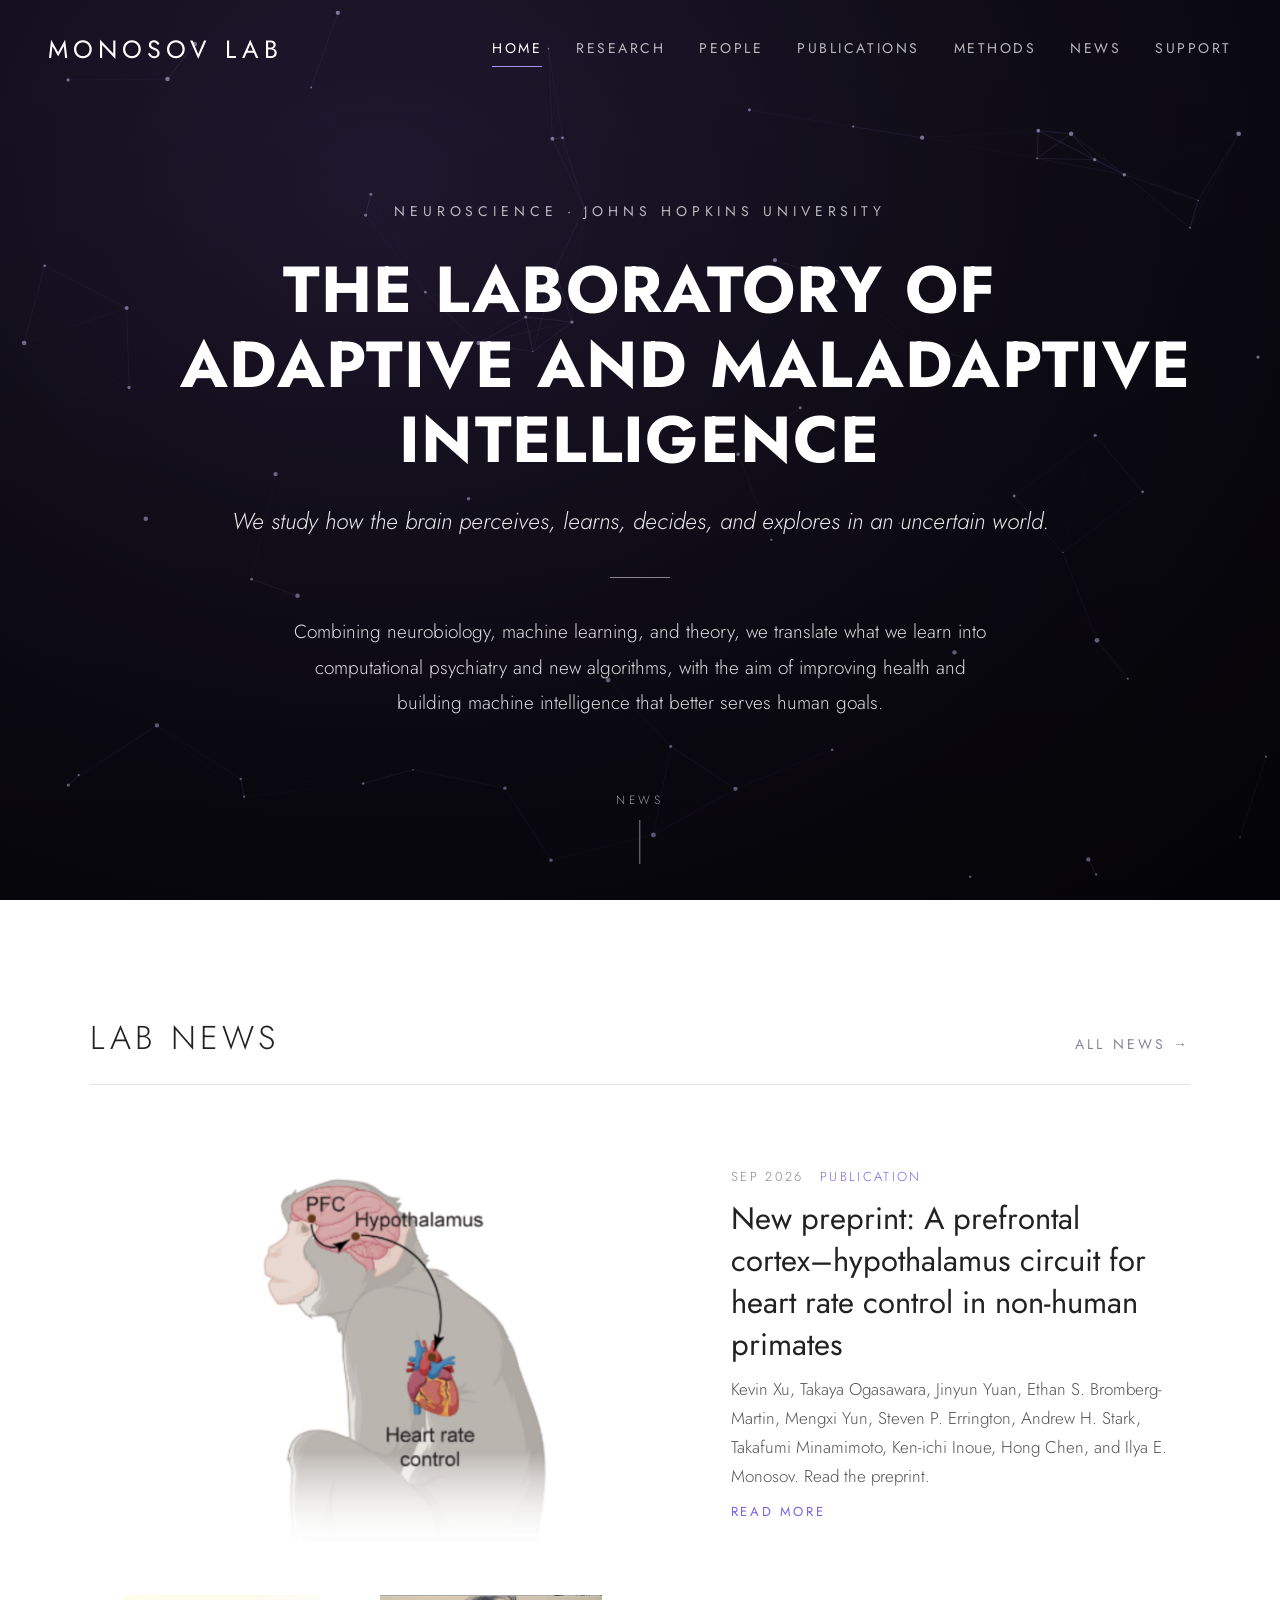
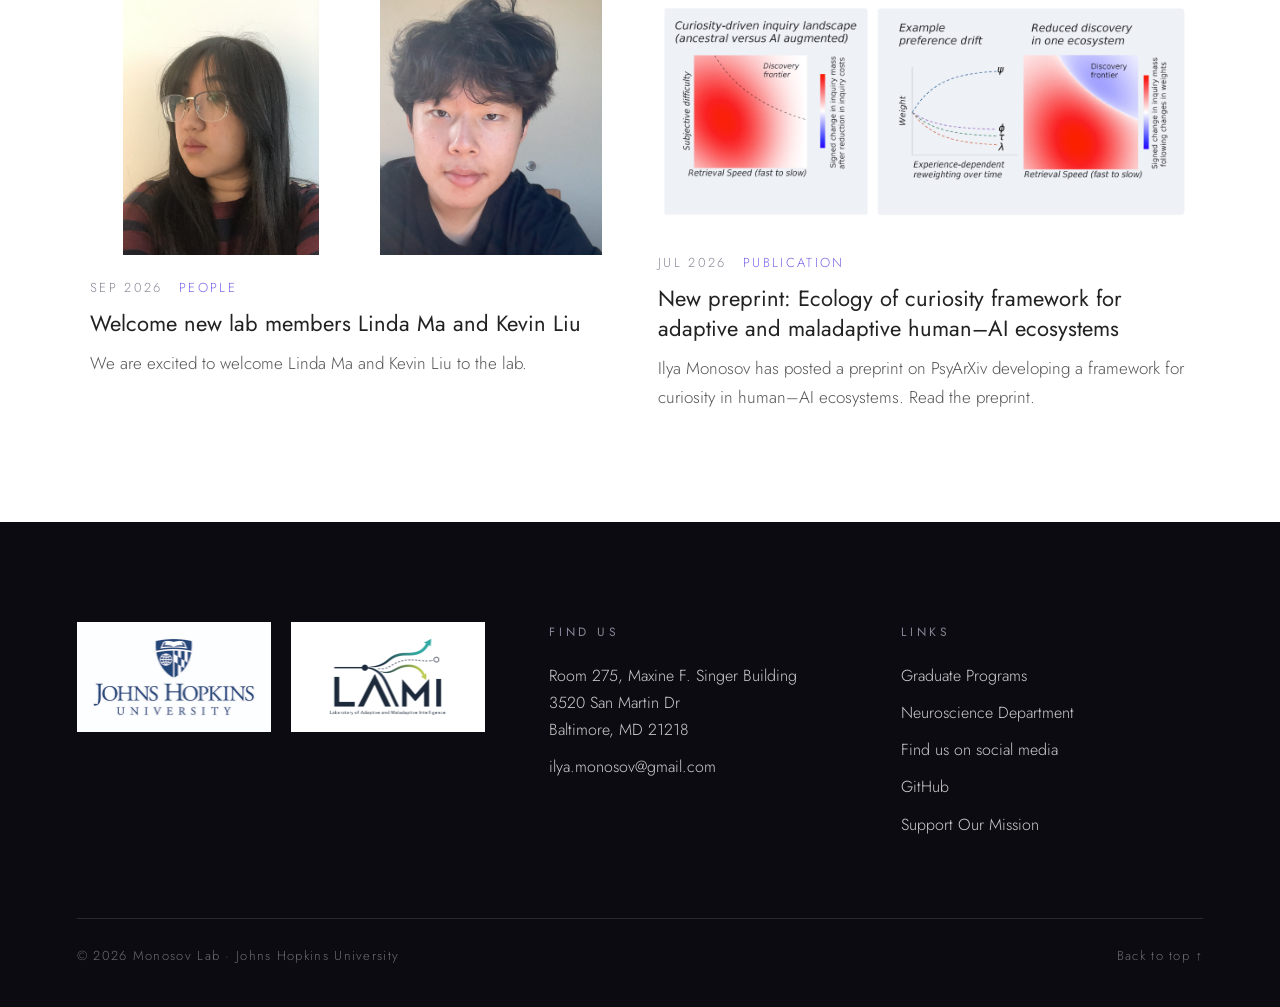
==== home.html @ 3c13cb12 "Initial website for lab" ====
<!DOCTYPE html>
<html lang="en">
<head>
  <meta charset="UTF-8">
  <meta name="viewport" content="width=device-width, initial-scale=1.0">
  <title>Monosov Lab</title>
  <meta name="description" content="Monosov Lab at Johns Hopkins University — concentrates on discovering the neural-circuit and algorithmic basis of intelligence, cognition, and their breakpoints in psychiatric disease.">
  <link rel="preconnect" href="https://fonts.googleapis.com">
  <link rel="preconnect" href="https://fonts.gstatic.com" crossorigin>
  <link href="https://fonts.googleapis.com/css2?family=Jost:ital,wght@0,300;0,400;0,500;1,300&display=swap" rel="stylesheet">
  <link rel="stylesheet" href="css/style.css?v=2">
</head>
<body>
  <div id="site-header"></div>

  <section class="hero">
    <canvas class="network" aria-hidden="true"></canvas>
    <div class="hero-content">
      <div class="eyebrow">Neuroscience · Johns Hopkins University</div>
      <h1><b>The Laboratory of<br><span class="nowrap">Adaptive and Maladaptive</span><br>Intelligence</b></h1>
      <p class="tagline">We study how the brain perceives, learns, decides, and explores in an uncertain world.</p>
      <div class="divider"></div>
      <p class="lead">
        Combining neurobiology, machine learning, and theory, we translate what we learn into computational psychiatry and new algorithms, with the aim of improving health and building machine intelligence that better serves human goals.
      </p>
    </div>
    <a href="#news" class="scroll-cue">News<span></span></a>
  </section>

  <section class="section" id="news">
    <div class="container">
      <div class="section-head">
        <h2 class="section-title">Lab News</h2>
        <a href="news.html" class="link-arrow">All News &rarr;</a>
      </div>
      <!-- Filled from news.html by js/site.js: the newest item is featured, the next two follow. -->
      <div class="news-grid reveal" data-latest-news></div>
    </div>
  </section>

  <div id="site-footer"></div>
  <script src="js/site.js?v=2"></script>
</body>
</html>
---- css/style.css ----
:root {
  --dark: #0d0b12;
  --dark-2: #16131e;
  --paper: #f6f5f8;
  --text: #222;
  --text-soft: #555;
  --muted: #8a8596;
  --light: #fff;
  --line: #e4e1ea;
  --line-dark: rgba(255,255,255,.12);
  --accent: #a594f9;
  --accent-ink: #7a63e8;
  --font: "Jost", "Futura", "Helvetica Neue", Arial, sans-serif;
  --max: 1100px;
}

* { box-sizing: border-box; margin: 0; padding: 0; }
html { scroll-behavior: smooth; }
body {
  font-family: var(--font);
  font-weight: 300;
  color: var(--text);
  background: var(--light);
  line-height: 1.7;
}
a { color: inherit; text-decoration: none; }
img { max-width: 100%; display: block; }
.nowrap { white-space: nowrap; }
.ph {
  background: linear-gradient(135deg, #2a2438, #4a3f66);
  display: flex; align-items: center; justify-content: center; text-align: center;
  color: rgba(255,255,255,.55); font-size: 12px;
  letter-spacing: .2em; text-transform: uppercase;
}

.site-header {
  position: fixed; top: 0; left: 0; right: 0; z-index: 30;
  display: flex; align-items: center; justify-content: space-between;
  padding: 28px 48px; color: var(--light);
  transition: background .35s, padding .35s;
}
.site-header.scrolled {
  background: rgba(13, 11, 18, 0.92);
  backdrop-filter: blur(8px);
  padding: 16px 48px;
}
.logo { font-size: 25px; font-weight: 400; letter-spacing: .2em; text-transform: uppercase; }
.top-nav { display: flex; justify-content: flex-end; gap: 34px; margin-left: auto; }
.top-nav a {
  position: relative; padding: 6px 0;
  font-size: 14px; font-weight: 400; letter-spacing: .18em; text-transform: uppercase;
  color: rgba(255,255,255,.7); transition: color .25s;
}
.top-nav a::after {
  content: ""; position: absolute; left: 0; right: 0; bottom: 0; height: 1px;
  background: var(--accent); transform: scaleX(0); transition: transform .3s;
}
.top-nav a:hover, .top-nav a.active { color: var(--light); }
.top-nav a:hover::after, .top-nav a.active::after { transform: scaleX(1); }
@media (max-width: 1100px) {
  .site-header { flex-wrap: wrap; row-gap: 10px; }
  .top-nav { flex: 1 0 100%; flex-wrap: wrap; gap: 6px 24px; }
}
@media (max-width: 700px) {
  .top-nav {
    flex-wrap: nowrap; justify-content: flex-start; gap: 20px;
    overflow-x: auto; scrollbar-width: none;
  }
  .top-nav::-webkit-scrollbar { display: none; }
  .top-nav a { flex: none; font-size: 13px; }
}

.hero {
  position: relative; min-height: 100vh;
  display: flex; align-items: center; justify-content: center;
  padding: 140px 24px 120px; color: var(--light); overflow: hidden;
  background: radial-gradient(ellipse at 30% 20%, #2a2140 0%, #120f1c 55%, #07060b 100%);
}
.hero.page-hero {
  min-height: 56vh; align-items: flex-end; justify-content: flex-start;
  padding: 160px 6vw 70px;
}
.hero::after {
  content: ""; position: absolute; inset: 0; pointer-events: none;
  background: linear-gradient(to bottom, rgba(0,0,0,.25), rgba(0,0,0,.45));
}
.network { position: absolute; inset: 0; width: 100%; height: 100%; z-index: 0; }
.hero-content { position: relative; z-index: 1; max-width: 920px; text-align: center; }
.page-hero .hero-content { text-align: left; max-width: 760px; }
.eyebrow {
  font-size: 14px; font-weight: 400; letter-spacing: .35em; text-transform: uppercase;
  opacity: .7; margin-bottom: 28px;
}
.page-hero .eyebrow { color: var(--accent); opacity: 1; margin-bottom: 18px; }
.hero h1 {
  font-size: clamp(21px, 6vw, 65px); font-weight: 300; text-transform: uppercase;
  letter-spacing: .02em; line-height: 1.15; margin-bottom: 26px;
}
.page-hero h1 { font-size: clamp(37px, 5vw, 61px); margin-bottom: 18px; }
.hero .tagline { font-style: italic; font-size: clamp(19px, 2vw, 23px); opacity: .9; margin-bottom: 36px; }
.page-hero .tagline { margin-bottom: 0; opacity: .8; }
.hero .divider { width: 60px; height: 1px; background: rgba(255,255,255,.5); margin: 0 auto 36px; }
.hero p.lead { font-size: 19px; line-height: 1.85; opacity: .85; max-width: 720px; margin: 0 auto; }
.scroll-cue {
  position: absolute; bottom: 36px; left: 50%; z-index: 1; transform: translateX(-50%);
  display: flex; flex-direction: column; align-items: center; gap: 10px;
  font-size: 12px; letter-spacing: .3em; text-transform: uppercase; color: rgba(255,255,255,.6);
}
.scroll-cue span {
  width: 1px; height: 44px; background: rgba(255,255,255,.5);
  animation: drip 2s ease-in-out infinite; transform-origin: top;
}
@keyframes drip {
  0% { transform: scaleY(0); opacity: 1; }
  60% { transform: scaleY(1); opacity: 1; }
  100% { transform: scaleY(1); opacity: 0; }
}

.section { padding: 110px 24px; overflow-x: clip; }
.section.alt { background: var(--paper); }
.container { max-width: var(--max); margin: 0 auto; }
.section-head {
  display: flex; align-items: baseline; justify-content: space-between; gap: 20px;
  border-bottom: 1px solid var(--line); padding-bottom: 18px; margin-bottom: 50px;
}
.section-title { font-size: 33px; font-weight: 300; letter-spacing: .12em; text-transform: uppercase; }
.subhead {
  font-size: 14px; font-weight: 400; letter-spacing: .3em; text-transform: uppercase;
  color: var(--accent-ink); margin: 70px 0 30px;
}
.subhead:first-child { margin-top: 0; }
.link-arrow {
  font-size: 14px; font-weight: 400; letter-spacing: .22em; text-transform: uppercase;
  color: var(--muted); transition: color .2s;
}
.link-arrow:hover { color: var(--text); }
.prose { max-width: 760px; font-size: 19px; color: var(--text-soft); }
.prose p + p { margin-top: 18px; }
.prose.centered { max-width: none; text-align: center; }
.btn {
  display: inline-block; border: 1px solid currentColor; padding: 12px 30px;
  font-size: 13px; font-weight: 400; letter-spacing: .25em; text-transform: uppercase;
  transition: background .2s, color .2s;
}
.btn:hover { background: var(--text); color: var(--light); border-color: var(--text); }
.cta {
  background: var(--dark-2); color: var(--light); border-bottom: 1px solid var(--line-dark);
  text-align: center; padding: 100px 24px;
}
.cta h2 {
  font-size: clamp(27px, 3.5vw, 41px); font-weight: 300;
  letter-spacing: .08em; text-transform: uppercase; margin-bottom: 16px;
}
.cta p { max-width: 620px; margin: 0 auto 34px; opacity: .75; font-size: 18px; }
.cta .btn:hover { background: var(--light); color: var(--dark); border-color: var(--light); }
.reveal { opacity: 0; transform: translateY(24px); transition: opacity .8s, transform .8s; }
.reveal.visible { opacity: 1; transform: none; }

.news-grid { display: grid; grid-template-columns: repeat(2, 1fr); gap: 40px 36px; }
.news-body h3 a:hover { color: var(--accent-ink); }
.news-card.featured {
  grid-column: 1 / -1; display: grid; grid-template-columns: 1.3fr 1fr;
  gap: 44px; align-items: center;
}
.news-card.featured h3 { font-size: 31px; }
.news-img { display: grid; place-items: center; }
.news-img.ph { aspect-ratio: 16 / 10; overflow: hidden; }
.news-img:has(img + img) { grid-template-columns: 1fr 1fr; gap: 8px; }
.news-img img {
  width: auto; height: auto; max-width: 100%; max-height: 260px;
  object-fit: contain; object-position: center;
}
.news-card.featured .news-img img { max-height: 420px; }
.news-img img, .news-img.ph { transition: transform .5s; }
.news-card:hover .news-img.ph { transform: scale(1.02); }
.news-body { padding-top: 22px; }
.news-card.featured .news-body { padding-top: 0; }
.news-meta {
  font-size: 13px; letter-spacing: .18em; text-transform: uppercase;
  color: var(--muted); margin-bottom: 10px;
}
.news-meta .tag { color: var(--accent-ink); margin-left: 10px; }
.news-body h3 { font-size: 22px; font-weight: 400; line-height: 1.35; margin-bottom: 10px; }
.news-body p { font-size: 17px; color: var(--text-soft); }
a.more {
  display: inline-block; margin-top: 10px;
  font-size: 13px; font-weight: 400; letter-spacing: .2em; text-transform: uppercase;
  color: var(--accent-ink);
}
.year-block, .pub-year {
  display: grid; grid-template-columns: 160px 1fr; gap: 40px;
  border-top: 1px solid var(--line);
}
.year-block { padding: 50px 0; }
.pub-year { padding: 40px 0; }
.year-block:first-of-type, .pub-year:first-of-type { border-top: 0; padding-top: 0; }
.year-label { font-size: 45px; font-weight: 300; line-height: 1; color: var(--muted); }
.news-row {
  display: grid; grid-template-columns: 110px 1fr; gap: 24px;
  padding: 18px 0; border-bottom: 1px solid var(--line);
}
.news-row:last-child, .pub:last-child { border-bottom: 0; }
.news-row .date {
  font-size: 13px; letter-spacing: .18em; text-transform: uppercase;
  color: var(--muted); padding-top: 4px;
}
.news-row h3 { font-size: 19px; font-weight: 400; line-height: 1.4; }
.news-row { transition: background 1.2s; }
.news-row.highlight { background: var(--paper); box-shadow: inset 3px 0 var(--accent-ink); }
.news-row p { font-size: 16px; color: var(--text-soft); margin-top: 4px; }
.news-row .tag {
  font-size: 12px; font-weight: 400; letter-spacing: .2em; text-transform: uppercase;
  color: var(--accent-ink); margin-right: 10px;
}

.theme-grid {
  display: grid; grid-template-columns: 1fr 1fr; gap: 36px 32px;
}
.theme {
  display: flex; flex-direction: column; background: var(--light);
  scroll-margin-top: 110px;
}
.theme-text { padding: 26px 28px 32px; }
.theme-figures {
  display: grid; grid-template-columns: 1fr; gap: 12px;
}
.theme-figures img { width: 100%; height: auto; cursor: zoom-in; }
.theme-figures .ph { aspect-ratio: 16 / 9; }
.theme-figures figcaption { margin-top: 10px; font-size: 15px; color: var(--muted); }
.lightbox {
  position: fixed; inset: 0; z-index: 40; display: grid; place-items: center; gap: 14px;
  padding: 5vh 5vw; background: rgba(13,11,18,.92); cursor: zoom-out;
  opacity: 0; pointer-events: none; transition: opacity .25s;
}
.lightbox.open { opacity: 1; pointer-events: auto; }
.lightbox img { max-width: 100%; max-height: 82vh; object-fit: contain; background: var(--light); }
.lightbox p { color: rgba(255,255,255,.8); font-size: 16px; text-align: center; max-width: 820px; }
.theme-num { font-size: 14px; font-weight: 400; letter-spacing: .3em; color: var(--accent-ink); margin-bottom: 12px; }
.theme h2 {
  font-size: 23px; font-weight: 500; line-height: 1.3;
  letter-spacing: .01em; text-wrap: balance; margin-bottom: 16px;
}
.theme p, .pi p { font-size: 17px; color: var(--text-soft); }
.theme p + p, .pi p + p { margin-top: 14px; }
.theme .theme-more { display: none; }
.theme .more { margin-top: 16px; }
.theme .more:hover { color: var(--text); }
.theme.active h2 { color: var(--accent-ink); }
.theme-panel {
  grid-column: 1 / -1; position: relative; z-index: 0;
  height: 0; margin-top: -4px; opacity: 0; color: var(--light);
  transition: height .4s ease, opacity .3s;
}
.theme-panel.open { opacity: 1; }
.theme-panel::after {
  content: ""; position: absolute; z-index: -1; top: 0; bottom: 0; left: 50%;
  width: 100vw; transform: translateX(-50%); background: var(--dark);
}
.theme-panel::before {
  content: ""; position: absolute; top: -8px; left: var(--caret, 50%);
  width: 16px; height: 16px; background: var(--dark);
  transform: translateX(-50%) rotate(45deg); transition: left .35s ease;
}
.theme-panel.instant, .theme-panel.instant::before { transition: none; }
.theme-panel .panel-body {
  display: grid; grid-template-columns: 1fr 2fr; gap: 48px; align-items: start;
  min-height: 0; padding: 44px 50px 44px 0;
}
.theme-panel .panel-body h3 {
  font-size: 27px; font-weight: 300; letter-spacing: .02em; line-height: 1.3;
  text-transform: none;
}
.theme-panel .theme-num { color: var(--accent); }
.theme-panel .panel-intro { font-size: 17px; line-height: 1.75; color: rgba(255,255,255,.82); }
.theme-panel .panel-intro p + p { margin-top: 14px; }
.theme-panel .keywords { margin-top: 22px; }
.theme-panel .keywords span { border-color: rgba(255,255,255,.25); color: rgba(255,255,255,.7); }
.keywords { display: flex; flex-wrap: wrap; gap: 10px; margin-top: 24px; }
.keywords span {
  font-size: 12px; font-weight: 400; letter-spacing: .18em; text-transform: uppercase;
  border: 1px solid var(--line); padding: 6px 12px; color: var(--muted);
}
.funders { display: flex; flex-wrap: wrap; gap: 24px; justify-content: center; }
.funders .ph { width: 170px; height: 80px; }
.funders img { width: 170px; height: 80px; object-fit: contain; }
.prose + .funders { margin-top: 48px; }
.center-link { text-align: center; }
.funders + .center-link { margin-top: 44px; }
.find-us { display: grid; justify-items: start; gap: 14px; font-size: 19px; color: var(--text-soft); }
.find-us address { font-style: normal; line-height: 1.6; }
.find-us a[data-site] { color: var(--text); }

.pi { display: grid; grid-template-columns: 340px 1fr; gap: 60px; align-items: start; }
.pi-photo { position: relative; aspect-ratio: 4 / 5; overflow: hidden; }
.pi-photo img, .person-photo img { width: 100%; height: 100%; object-fit: cover; }
.pi-photo img, .person-photo img { position: absolute; inset: 0; max-width: none; object-position: center 25%; }
.pi h2 { font-size: 39px; font-weight: 300; letter-spacing: .04em; line-height: 1.2; }
.pi .role {
  font-size: 14px; font-weight: 400; letter-spacing: .25em; text-transform: uppercase;
  color: var(--accent-ink); margin: 10px 0 26px;
}
.person-links { display: flex; flex-wrap: wrap; gap: 22px; margin-top: 26px; }
.person-links a {
  font-size: 13px; font-weight: 400; letter-spacing: .2em; text-transform: uppercase;
  border-bottom: 1px solid currentColor; padding-bottom: 3px; transition: color .2s;
}
.person-links a:hover { color: var(--accent-ink); }
.people-grid { display: grid; grid-template-columns: repeat(4, 1fr); gap: 44px 30px; }
.person-photo { position: relative; aspect-ratio: 3 / 4; overflow: hidden; margin-bottom: 18px; }
.person-photo img { transition: transform .6s; }
.person:hover .person-photo img { transform: scale(1.04); }
.person.has-panel > p { display: none; }
.person.has-panel .person-photo { cursor: pointer; }
.person.has-panel .person-photo::after {
  content: "+"; position: absolute; right: 10px; bottom: 10px;
  width: 30px; height: 30px; border-radius: 50%;
  display: grid; place-items: center;
  background: rgba(13,11,18,.75); color: var(--light); font-size: 19px; letter-spacing: 0;
  opacity: 0; transition: opacity .25s, transform .3s;
}
.person.has-panel .person-photo:hover::after,
.person.has-panel .person-photo:focus-visible::after,
.person.active .person-photo::after { opacity: 1; }
.person.active .person-photo::after { transform: rotate(45deg); }
.person.active h3 { color: var(--accent-ink); }
.person-photo:focus-visible { outline: 1px solid var(--accent-ink); outline-offset: 4px; }
.person-panel {
  grid-column: 1 / -1; position: relative; z-index: 0;
  height: 0; margin-top: -16px; opacity: 0; color: var(--light);
  transition: height .4s ease, opacity .3s;
}
.person-panel.open { opacity: 1; }
.person-panel::after {
  content: ""; position: absolute; z-index: -1; top: 0; bottom: 0; left: 50%;
  width: 100vw; transform: translateX(-50%); background: var(--dark);
}
.person-panel::before {
  content: ""; position: absolute; top: -8px; left: var(--caret, 50%);
  width: 16px; height: 16px; background: var(--dark);
  transform: translateX(-50%) rotate(45deg); transition: left .35s ease;
}
.person-panel.instant, .person-panel.instant::before { transition: none; }
.person-panel.ghost { pointer-events: none; }
.panel-inner { height: 100%; overflow: hidden; }
.panel-body {
  display: grid; grid-template-columns: 1fr 2fr auto; gap: 48px; align-items: start;
  min-height: 230px; padding: 44px 50px 44px 0;
  transition: opacity .15s;
}
.panel-body.fading { opacity: 0; }
.panel-body h3 { font-size: 27px; font-weight: 300; letter-spacing: .04em; line-height: 1.25; }
.panel-role {
  margin-top: 8px; font-size: 12px; font-weight: 400; letter-spacing: .2em;
  text-transform: uppercase; color: var(--accent);
}
.panel-intro { font-size: 17px; line-height: 1.75; color: rgba(255,255,255,.82); }
.panel-links { display: grid; grid-template-columns: repeat(2, auto); gap: 10px; }
.panel-links a {
  display: flex; align-items: center; gap: 10px;
  padding: 8px 16px; border: 1px solid rgba(255,255,255,.25); border-radius: 999px;
  font-size: 12px; font-weight: 400; letter-spacing: .2em; text-transform: uppercase;
  transition: background .2s, border-color .2s, color .2s;
}
.panel-links a:hover { background: var(--accent); border-color: var(--accent); color: var(--dark); }
.panel-links svg { width: 15px; height: 15px; flex: none; }
.panel-close {
  position: absolute; top: 14px; right: 0; z-index: 1;
  width: 34px; height: 34px; border: 0; background: none; cursor: pointer;
  font-family: var(--font); font-size: 27px; line-height: 1; color: rgba(255,255,255,.6);
  transition: color .2s;
}
.panel-close:hover { color: var(--light); }
.person h3 { font-size: 20px; font-weight: 400; line-height: 1.3; }
.person .role {
  font-size: 12px; font-weight: 400; letter-spacing: .2em; text-transform: uppercase;
  color: var(--muted); margin: 6px 0 10px;
}
.person p { font-size: 16px; color: var(--text-soft); }
.alumni { columns: 2; column-gap: 60px; list-style: none; }
.alumni li { break-inside: avoid; padding: 12px 0; border-bottom: 1px solid var(--line); font-size: 17px; }
.alumni li span { color: var(--muted); font-size: 15px; }
.alumni a {
  font-size: 14px; letter-spacing: .08em; color: var(--muted);
  border-bottom: 1px solid currentColor; padding-bottom: 2px;
}
.alumni a:hover { color: var(--accent-ink); }

.pub-tools {
  display: flex; flex-wrap: wrap; gap: 16px; align-items: center; justify-content: space-between;
  margin-bottom: 50px;
}
.pub-search {
  flex: 1 1 280px; max-width: 420px;
  font-family: var(--font); font-size: 17px; font-weight: 300;
  border: 0; border-bottom: 1px solid var(--line); padding: 10px 0;
  background: transparent; outline: none;
}
.pub-search:focus { border-color: var(--accent-ink); }
.pub-filters { display: flex; flex-wrap: wrap; gap: 8px; }
.pub-filters button {
  font-family: var(--font); font-size: 12px; font-weight: 400;
  letter-spacing: .2em; text-transform: uppercase;
  background: none; border: 1px solid var(--line); color: var(--muted);
  padding: 8px 14px; cursor: pointer; transition: all .2s;
}
.pub-filters button.active, .pub-filters button:hover { border-color: var(--text); color: var(--text); }
.pub { padding: 18px 0; border-bottom: 1px solid var(--line); }
.pub-title { font-size: 21px; font-weight: 400; line-height: 1.4; }
.pub-authors { font-size: 16px; color: var(--text-soft); margin-top: 4px; }
.pub-authors b { font-weight: 500; color: var(--text); }
.pub-venue { font-size: 16px; font-style: italic; color: var(--muted); }
.pub-links { display: flex; flex-wrap: wrap; gap: 8px; margin-top: 10px; }
.pub-links a {
  font-size: 11px; font-weight: 400; letter-spacing: .2em; text-transform: uppercase;
  border: 1px solid var(--line); padding: 4px 10px; color: var(--muted); transition: all .2s;
}
.pub-links a:hover { border-color: var(--accent-ink); color: var(--accent-ink); }
.pub-type {
  display: inline-block; margin-left: 8px;
  font-size: 11px; font-weight: 400; letter-spacing: .2em; text-transform: uppercase;
  color: var(--accent-ink); font-style: normal;
}
.pub-empty { display: none; color: var(--muted); padding: 30px 0; }

.method-grid {
  display: grid; grid-template-columns: repeat(3, 1fr);
  gap: 1px; background: var(--line); border: 1px solid var(--line);
}
.method { background: var(--light); padding: 40px 34px; transition: background .3s; }
.method:hover { background: var(--paper); }
.method-num { font-size: 13px; font-weight: 400; letter-spacing: .3em; color: var(--accent-ink); margin-bottom: 30px; }
.method h3 { font-size: 21px; font-weight: 400; letter-spacing: .06em; text-transform: uppercase; margin-bottom: 14px; }
.method p { font-size: 16px; color: var(--text-soft); }
.prose + .section-head { margin-top: 80px; }
.tool-list { display: grid; grid-template-columns: repeat(2, 1fr); gap: 0 60px; list-style: none; }
.tool-list li {
  display: flex; justify-content: space-between; gap: 20px;
  padding: 16px 0; border-bottom: 1px solid var(--line); font-size: 17px;
}
.tool-list li span { color: var(--muted); font-size: 15px; text-align: right; }

footer { background: var(--dark); color: var(--light); padding: 100px 6vw 40px; }
.foot-grid { display: grid; grid-template-columns: 1.4fr 1fr 1fr; gap: 50px; padding-bottom: 70px; }
.foot-logos { display: flex; gap: 20px; }
.logo-ph {
  width: 110px; height: 110px; border: 1px dashed rgba(255,255,255,.3);
  display: grid; place-items: center; text-align: center;
  font-size: 11px; letter-spacing: .18em; text-transform: uppercase; color: rgba(255,255,255,.5);
}
.foot-logos img { height: 110px; width: auto; }
.foot-col h4 {
  font-size: 12px; font-weight: 400; letter-spacing: .3em;
  text-transform: uppercase; color: var(--muted); margin-bottom: 20px;
}
.foot-col a, .foot-col address {
  display: block; font-style: normal; font-size: 16px;
  color: rgba(255,255,255,.8); margin-bottom: 10px; transition: color .2s;
}
.foot-col a:hover { color: var(--accent); }
.foot-bottom {
  display: flex; justify-content: space-between; flex-wrap: wrap; gap: 10px;
  border-top: 1px solid var(--line-dark); padding-top: 26px;
  font-size: 13px; letter-spacing: .1em; color: rgba(255,255,255,.4);
}
.foot-bottom a:hover { color: var(--light); }

@media (max-width: 1000px) {
  .method-grid { grid-template-columns: repeat(2, 1fr); }
  .people-grid { grid-template-columns: repeat(3, 1fr); }
  .foot-grid { grid-template-columns: 1fr 1fr; }
  .foot-logos { grid-column: 1 / -1; }
  .pi { grid-template-columns: 260px 1fr; gap: 40px; }
}
@media (max-width: 700px) {
  .site-header, .site-header.scrolled { padding: 18px 16px; }
  .logo { font-size: 19px; }
  .hero { padding: 120px 16px 110px; }
  .hero.page-hero { padding: 130px 16px 50px; min-height: 46vh; }
  .hero p.lead { font-size: 17px; }
  .section { padding: 80px 16px; }
  .section-title { font-size: 25px; }
  .news-grid, .method-grid, .tool-list { grid-template-columns: 1fr; }
  .news-card.featured { grid-template-columns: 1fr; gap: 0; }
  .news-card.featured .news-body { padding-top: 22px; }
  .news-card.featured h3 { font-size: 25px; }
  .theme-grid { grid-template-columns: 1fr; gap: 28px; }
  .theme-text { padding: 22px 0 8px; }
  .theme { background: none; }
  .theme-panel .panel-body { padding-right: 36px; }
  .pi { grid-template-columns: 1fr; }
  .pi-photo { max-width: 320px; }
  .people-grid { grid-template-columns: repeat(2, 1fr); gap: 34px 18px; }
  .panel-body { grid-template-columns: 1fr; gap: 16px; min-height: 0; padding: 30px 40px 30px 0; }
  .panel-body h3 { font-size: 23px; }
  .panel-intro { font-size: 16px; }
  .panel-links { display: flex; flex-wrap: wrap; }
  .alumni { columns: 1; }
  .year-block, .pub-year { grid-template-columns: 1fr; gap: 16px; }
  .year-label { font-size: 33px; }
  .news-row { grid-template-columns: 1fr; gap: 4px; }
  footer { padding: 70px 16px 30px; }
  .foot-grid { grid-template-columns: 1fr; }
  .logo-ph { width: 90px; height: 90px; }
}
@media (prefers-reduced-motion: reduce) {
  .reveal { opacity: 1; transform: none; transition: none; }
  .scroll-cue span { animation: none; }
}
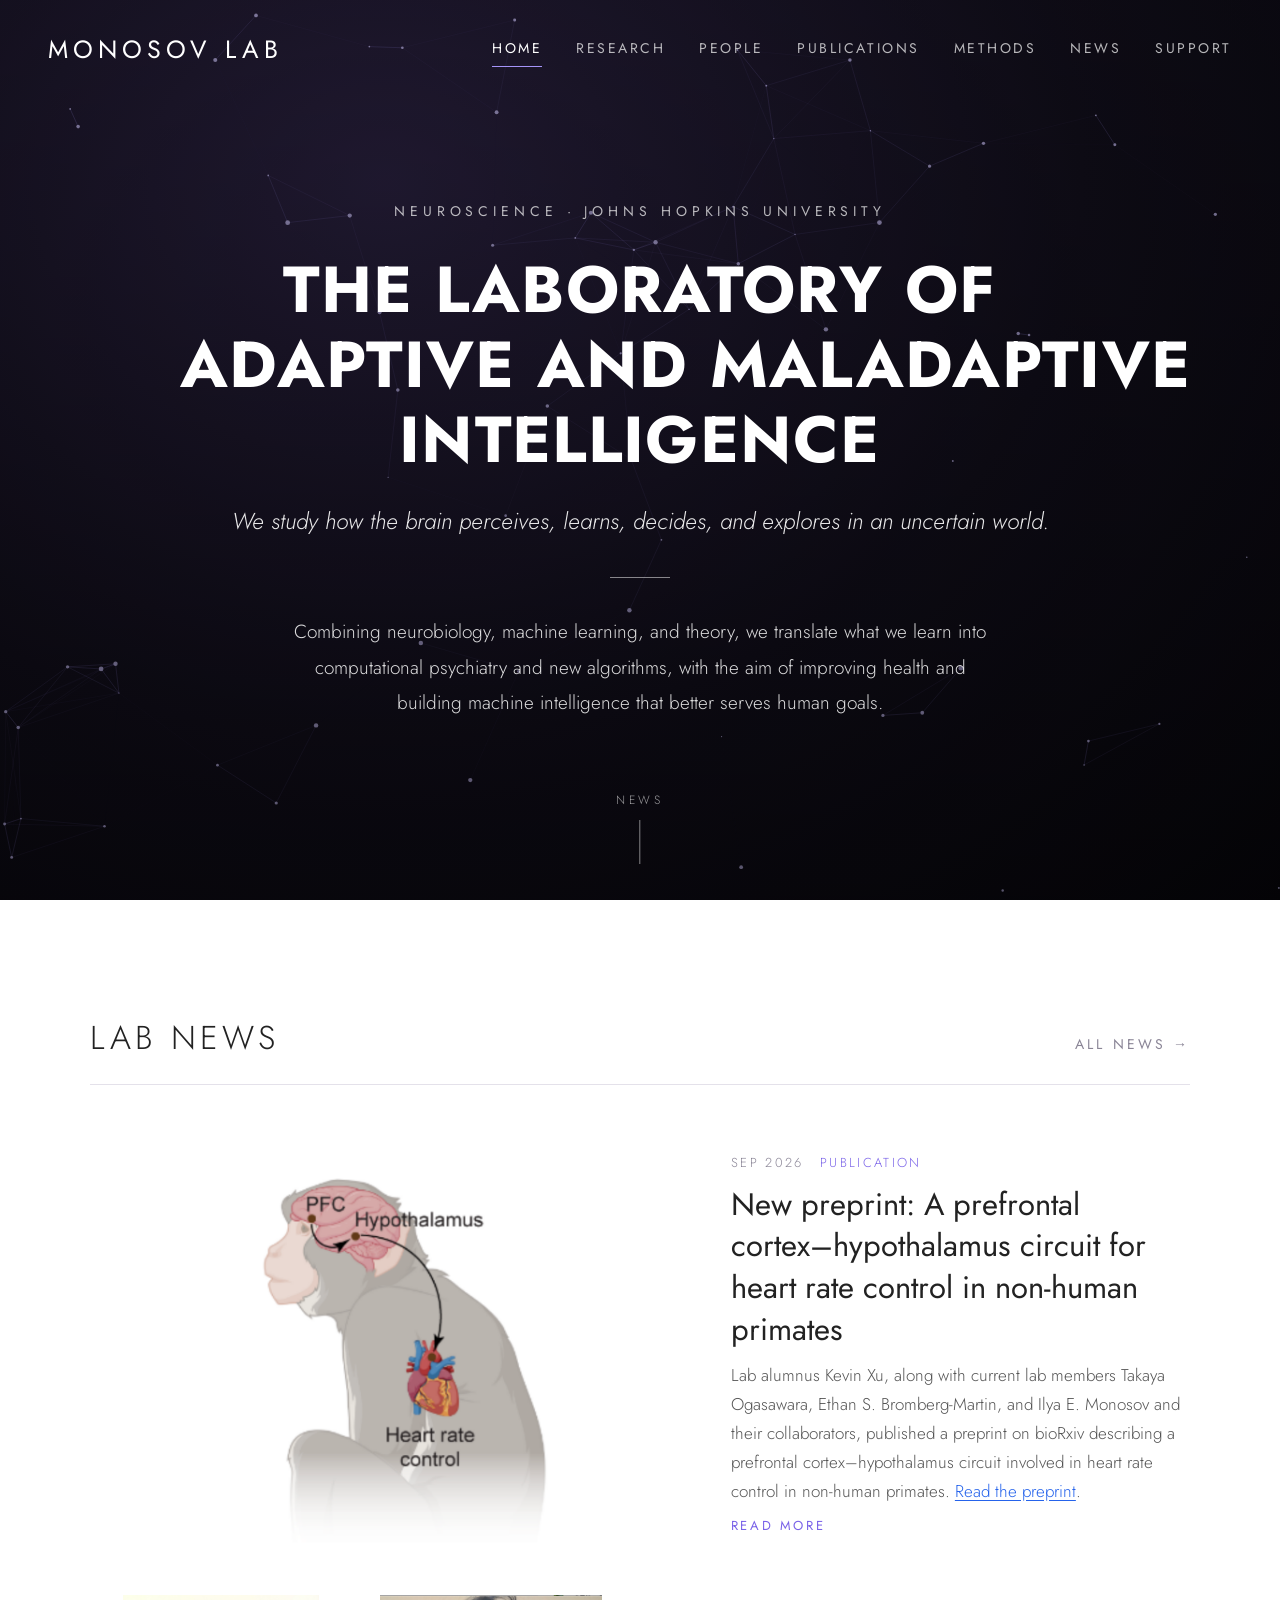
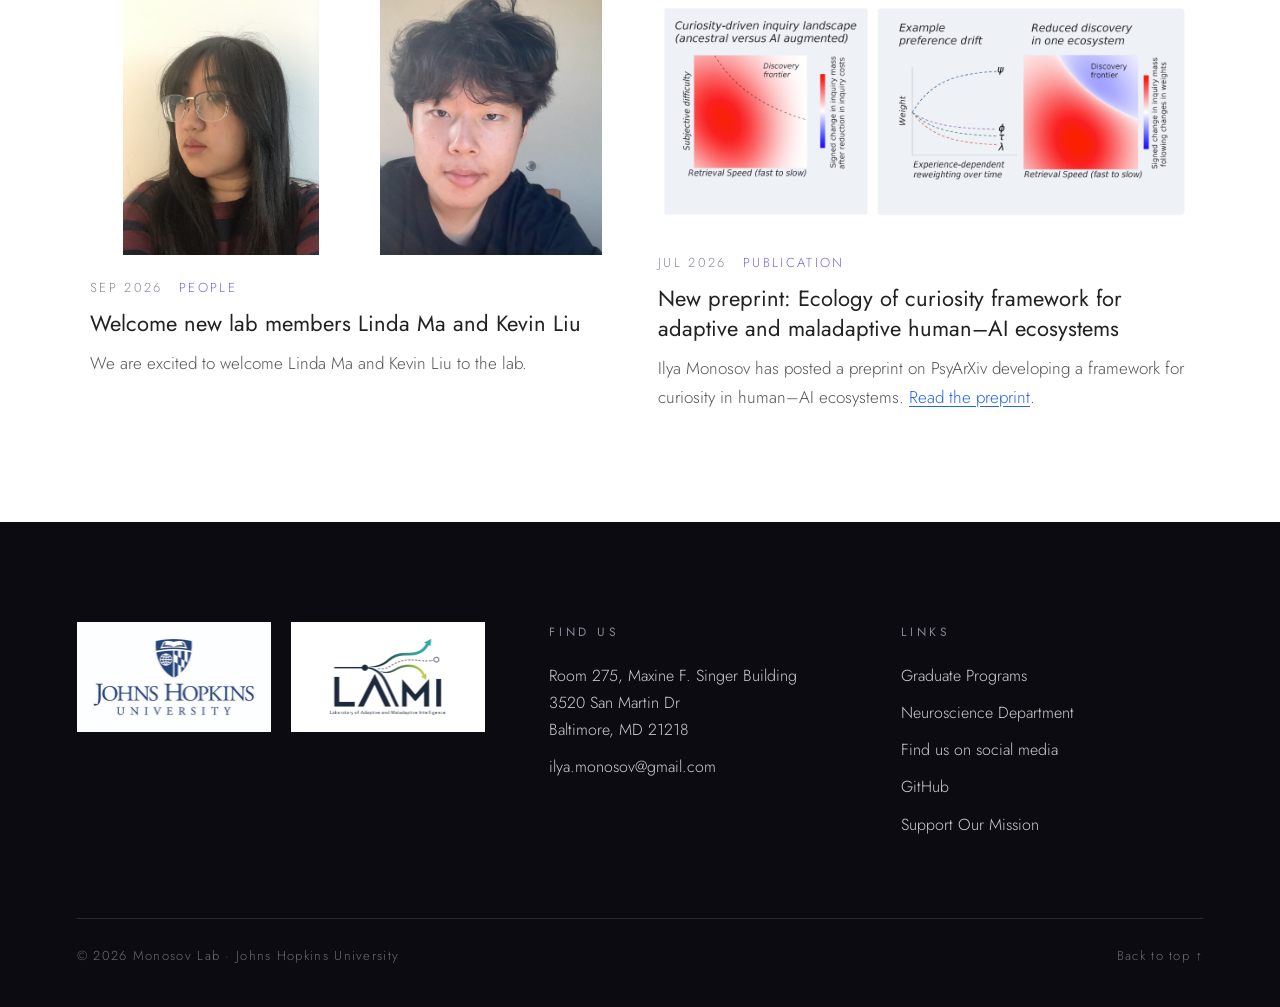
==== commit e557e547: "minor change of people page, add link to paper release news" ====
--- a/home.html
+++ b/home.html
@@ -8,7 +8,7 @@
   <link rel="preconnect" href="https://fonts.googleapis.com">
   <link rel="preconnect" href="https://fonts.gstatic.com" crossorigin>
   <link href="https://fonts.googleapis.com/css2?family=Jost:ital,wght@0,300;0,400;0,500;1,300&display=swap" rel="stylesheet">
-  <link rel="stylesheet" href="css/style.css?v=2">
+  <link rel="stylesheet" href="css/style.css?v=4">
 </head>
 <body>
   <div id="site-header"></div>
--- a/css/style.css
+++ b/css/style.css
@@ -208,6 +208,16 @@
 .news-row { transition: background 1.2s; }
 .news-row.highlight { background: var(--paper); box-shadow: inset 3px 0 var(--accent-ink); }
 .news-row p { font-size: 16px; color: var(--text-soft); margin-top: 4px; }
+a.read-paper,
+.news-row p a,
+.news-body p a {
+  color: #2563eb;
+  text-decoration: underline;
+  text-underline-offset: 3px;
+}
+a.read-paper:hover,
+.news-row p a:hover,
+.news-body p a:hover { color: #1d4ed8; }
 .news-row .tag {
   font-size: 12px; font-weight: 400; letter-spacing: .2em; text-transform: uppercase;
   color: var(--accent-ink); margin-right: 10px;
@@ -305,7 +315,8 @@
   border-bottom: 1px solid currentColor; padding-bottom: 3px; transition: color .2s;
 }
 .person-links a:hover { color: var(--accent-ink); }
-.people-grid { display: grid; grid-template-columns: repeat(4, 1fr); gap: 44px 30px; }
+.people-grid { display: grid; grid-template-columns: repeat(4, 1fr); gap: 44px 30px; isolation: isolate; }
+.person { position: relative; z-index: 1; }
 .person-photo { position: relative; aspect-ratio: 3 / 4; overflow: hidden; margin-bottom: 18px; }
 .person-photo img { transition: transform .6s; }
 .person:hover .person-photo img { transform: scale(1.04); }
@@ -326,18 +337,21 @@
 .person-photo:focus-visible { outline: 1px solid var(--accent-ink); outline-offset: 4px; }
 .person-panel {
   grid-column: 1 / -1; position: relative; z-index: 0;
-  height: 0; margin-top: -16px; opacity: 0; color: var(--light);
+  height: 0; margin-top: 0; opacity: 0; color: var(--light);
   transition: height .4s ease, opacity .3s;
-}
-.person-panel.open { opacity: 1; }
+  pointer-events: none;
+}
+.person-panel.open { opacity: 1; pointer-events: auto; }
 .person-panel::after {
   content: ""; position: absolute; z-index: -1; top: 0; bottom: 0; left: 50%;
   width: 100vw; transform: translateX(-50%); background: var(--dark);
+  pointer-events: none;
 }
 .person-panel::before {
   content: ""; position: absolute; top: -8px; left: var(--caret, 50%);
   width: 16px; height: 16px; background: var(--dark);
   transform: translateX(-50%) rotate(45deg); transition: left .35s ease;
+  pointer-events: none;
 }
 .person-panel.instant, .person-panel.instant::before { transition: none; }
 .person-panel.ghost { pointer-events: none; }
@@ -376,14 +390,6 @@
   color: var(--muted); margin: 6px 0 10px;
 }
 .person p { font-size: 16px; color: var(--text-soft); }
-.alumni { columns: 2; column-gap: 60px; list-style: none; }
-.alumni li { break-inside: avoid; padding: 12px 0; border-bottom: 1px solid var(--line); font-size: 17px; }
-.alumni li span { color: var(--muted); font-size: 15px; }
-.alumni a {
-  font-size: 14px; letter-spacing: .08em; color: var(--muted);
-  border-bottom: 1px solid currentColor; padding-bottom: 2px;
-}
-.alumni a:hover { color: var(--accent-ink); }
 
 .pub-tools {
   display: flex; flex-wrap: wrap; gap: 16px; align-items: center; justify-content: space-between;
@@ -494,7 +500,6 @@
   .panel-body h3 { font-size: 23px; }
   .panel-intro { font-size: 16px; }
   .panel-links { display: flex; flex-wrap: wrap; }
-  .alumni { columns: 1; }
   .year-block, .pub-year { grid-template-columns: 1fr; gap: 16px; }
   .year-label { font-size: 33px; }
   .news-row { grid-template-columns: 1fr; gap: 4px; }
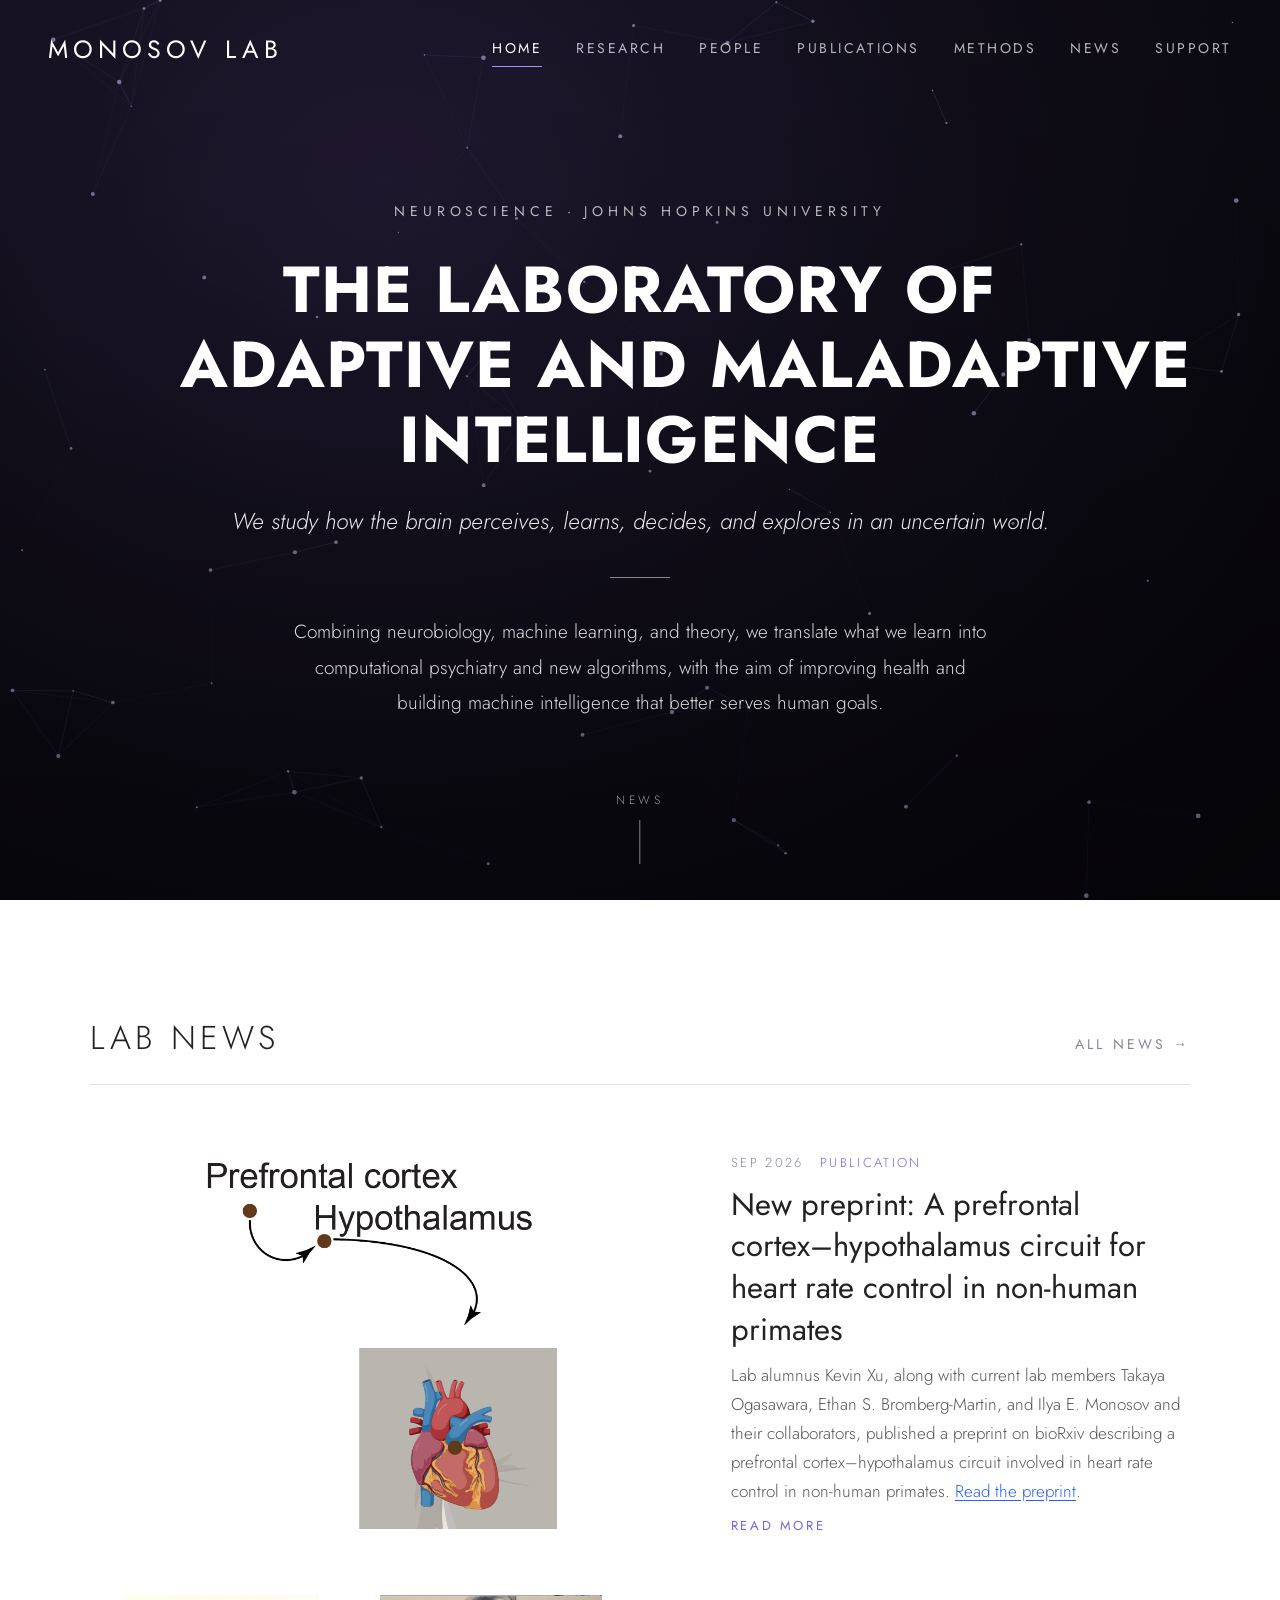
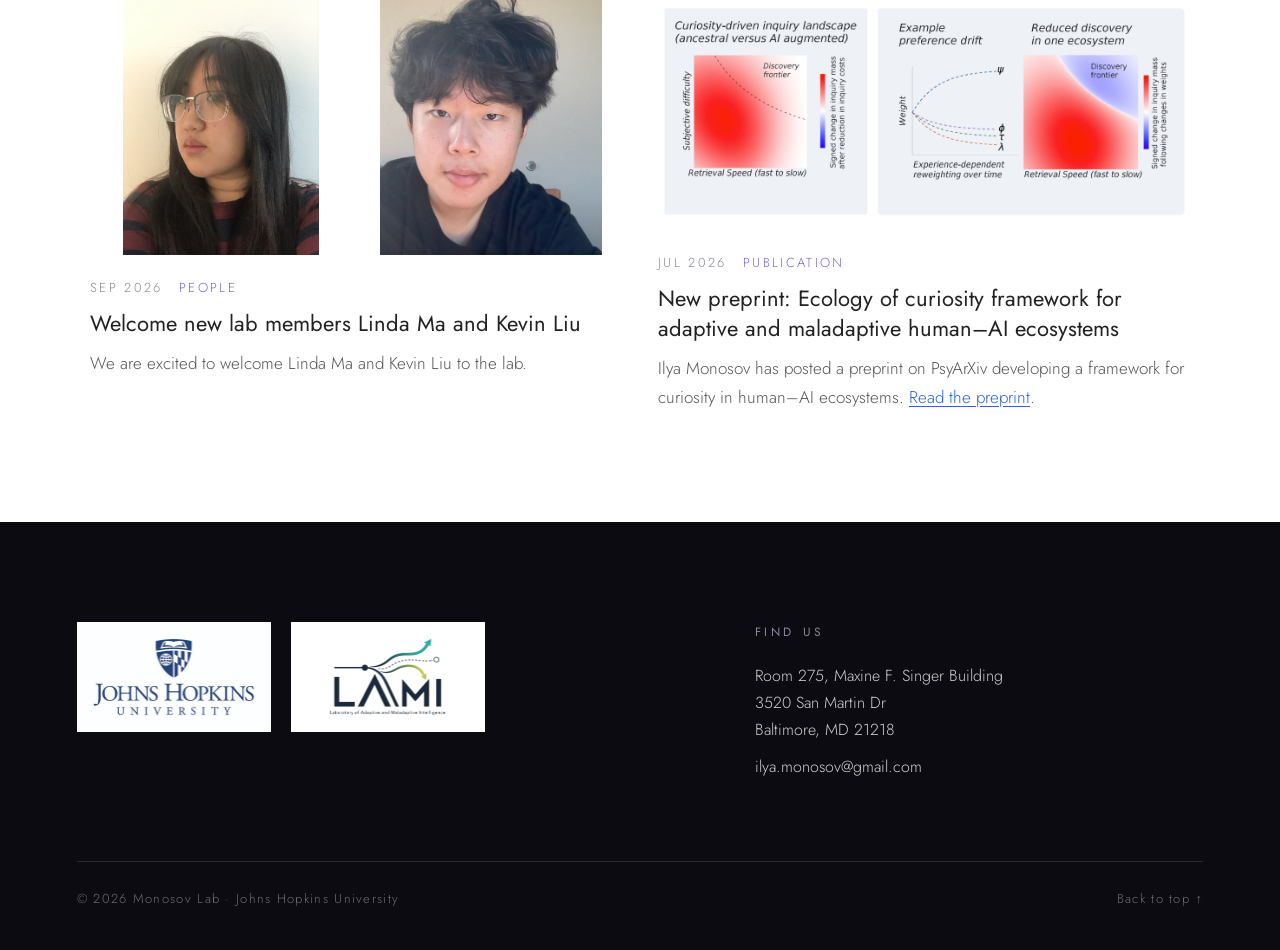
==== commit c16e2dae: "remove the links section" ====
--- a/home.html
+++ b/home.html
@@ -39,6 +39,6 @@
   </section>
 
   <div id="site-footer"></div>
-  <script src="js/site.js?v=2"></script>
+  <script src="js/site.js?v=5"></script>
 </body>
 </html>
--- a/css/style.css
+++ b/css/style.css
@@ -446,7 +446,7 @@
 .tool-list li span { color: var(--muted); font-size: 15px; text-align: right; }
 
 footer { background: var(--dark); color: var(--light); padding: 100px 6vw 40px; }
-.foot-grid { display: grid; grid-template-columns: 1.4fr 1fr 1fr; gap: 50px; padding-bottom: 70px; }
+.foot-grid { display: grid; grid-template-columns: 1.4fr 1fr; gap: 50px; padding-bottom: 70px; }
 .foot-logos { display: flex; gap: 20px; }
 .logo-ph {
   width: 110px; height: 110px; border: 1px dashed rgba(255,255,255,.3);
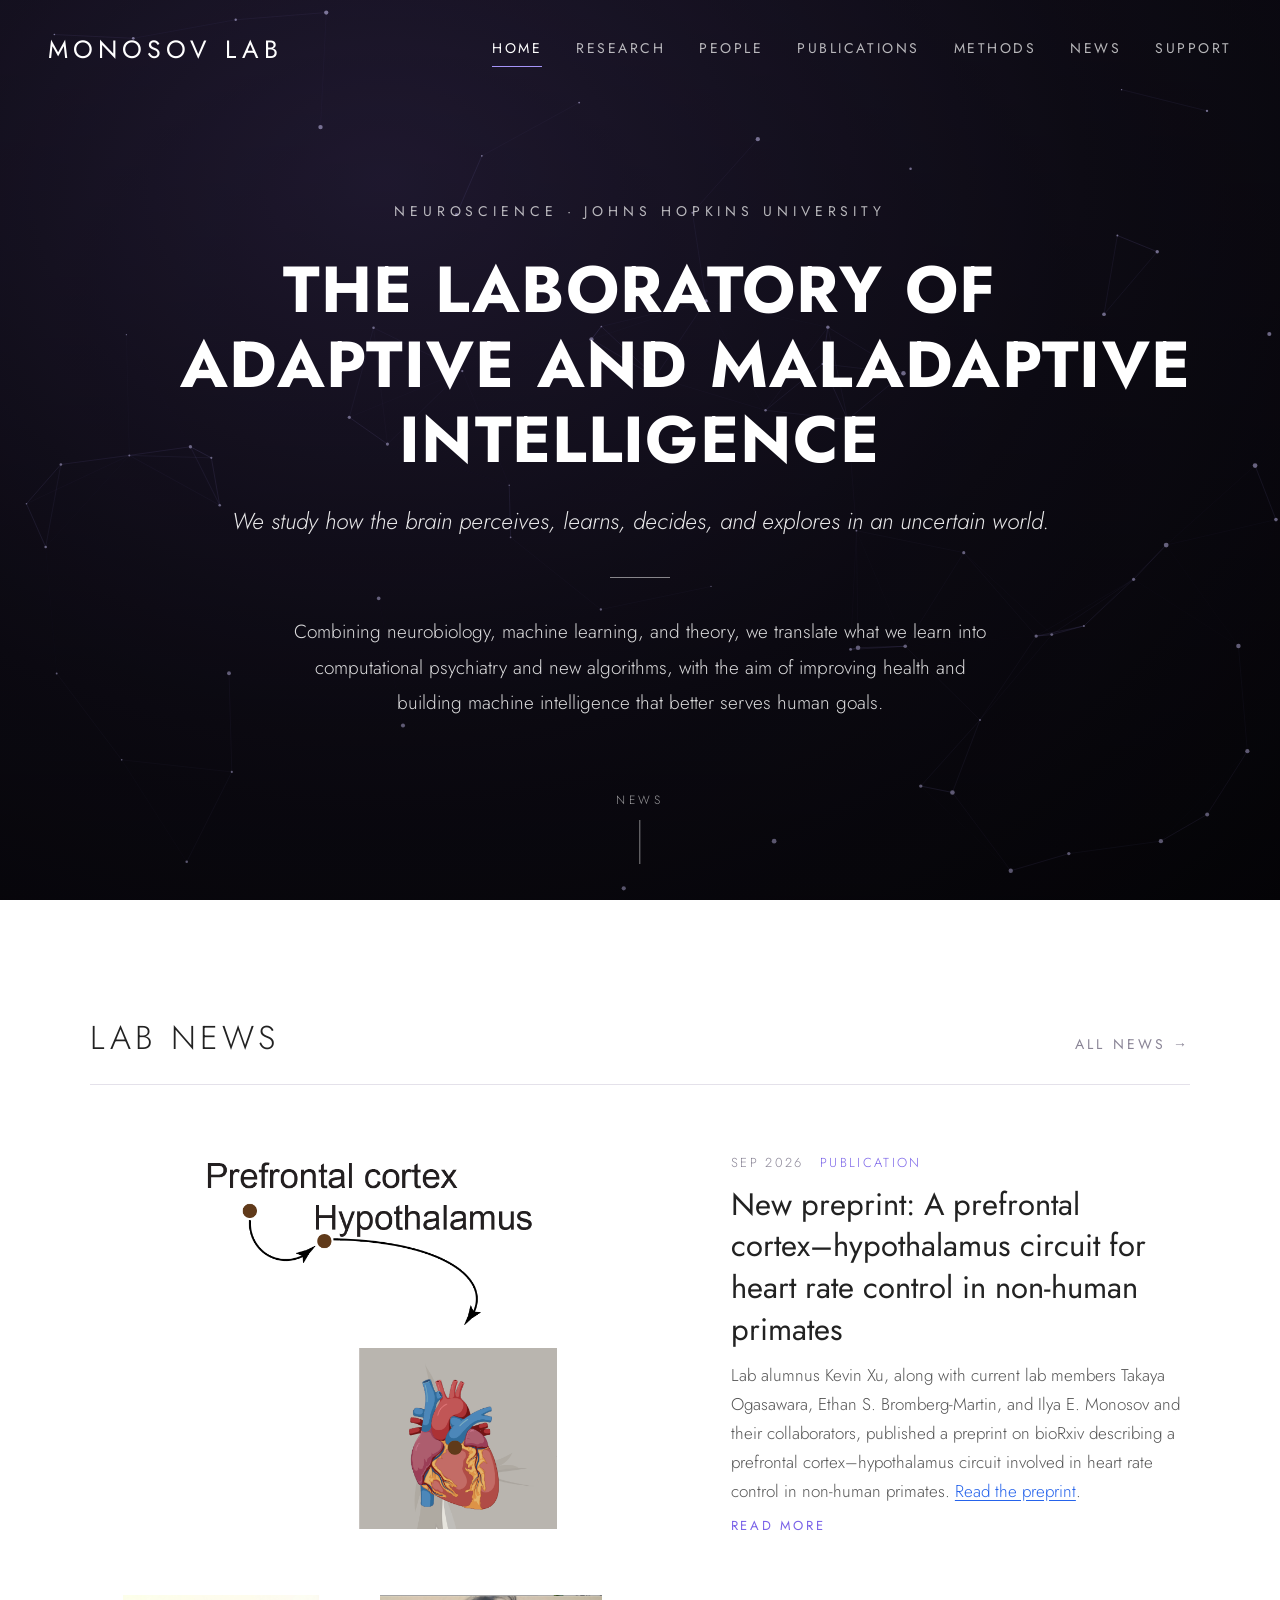
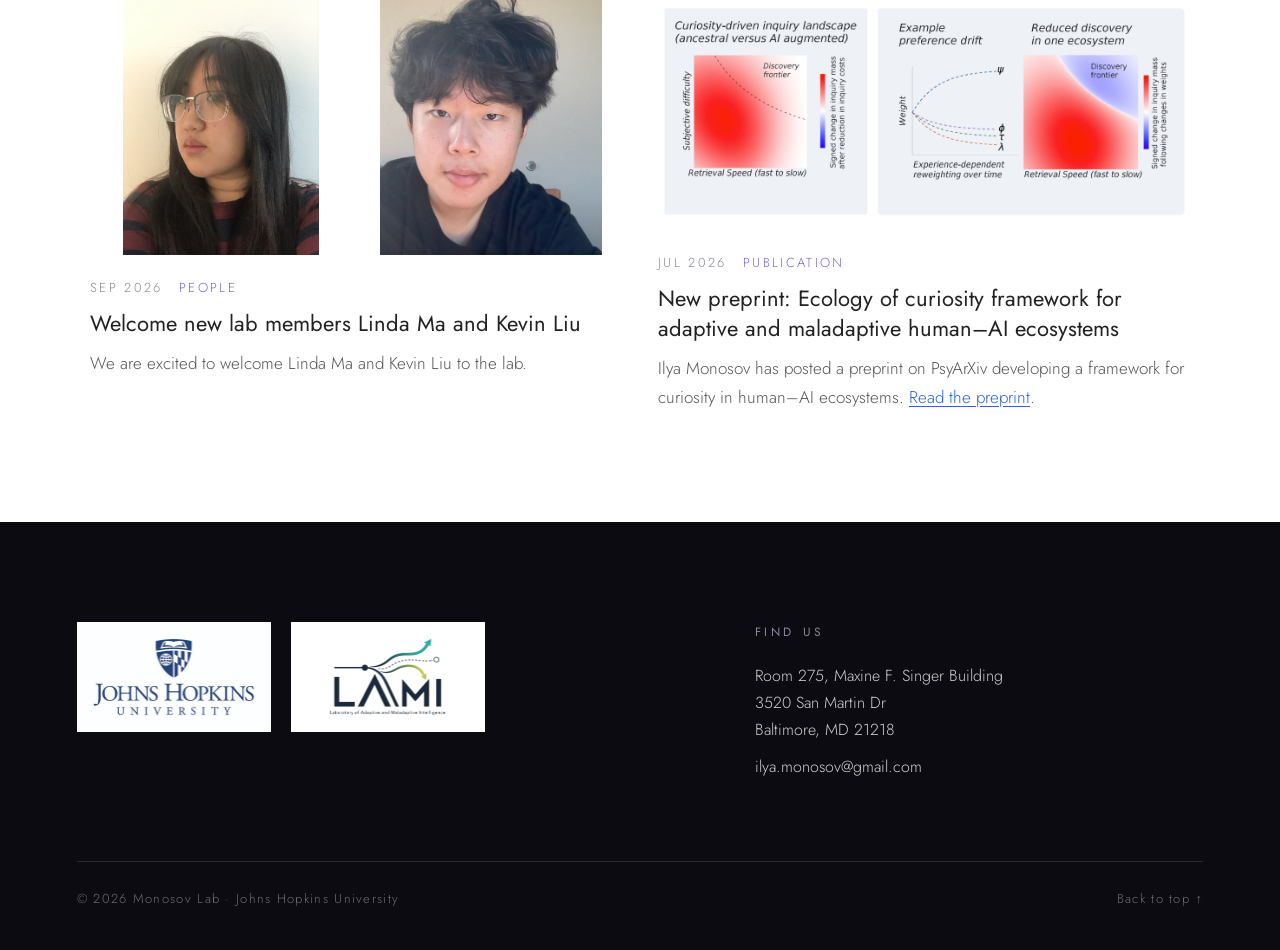
==== commit 59b87e31: "get ready for requesting index" ====
--- a/home.html
+++ b/home.html
@@ -4,6 +4,7 @@
   <meta charset="UTF-8">
   <meta name="viewport" content="width=device-width, initial-scale=1.0">
   <title>Monosov Lab</title>
+  <link rel="canonical" href="https://jh.monosovlab.org/home.html">
   <meta name="description" content="Monosov Lab at Johns Hopkins University — concentrates on discovering the neural-circuit and algorithmic basis of intelligence, cognition, and their breakpoints in psychiatric disease.">
   <link rel="preconnect" href="https://fonts.googleapis.com">
   <link rel="preconnect" href="https://fonts.gstatic.com" crossorigin>
@@ -11,6 +12,17 @@
   <link rel="stylesheet" href="css/style.css?v=4">
 </head>
 <body>
+  <noscript>
+    <nav>
+      <a href="home.html">Home</a>
+      <a href="research.html">Research</a>
+      <a href="people.html">People</a>
+      <a href="publications.html">Publications</a>
+      <a href="methods.html">Methods</a>
+      <a href="news.html">News</a>
+      <a href="support.html">Support</a>
+    </nav>
+  </noscript>
   <div id="site-header"></div>
 
   <section class="hero">
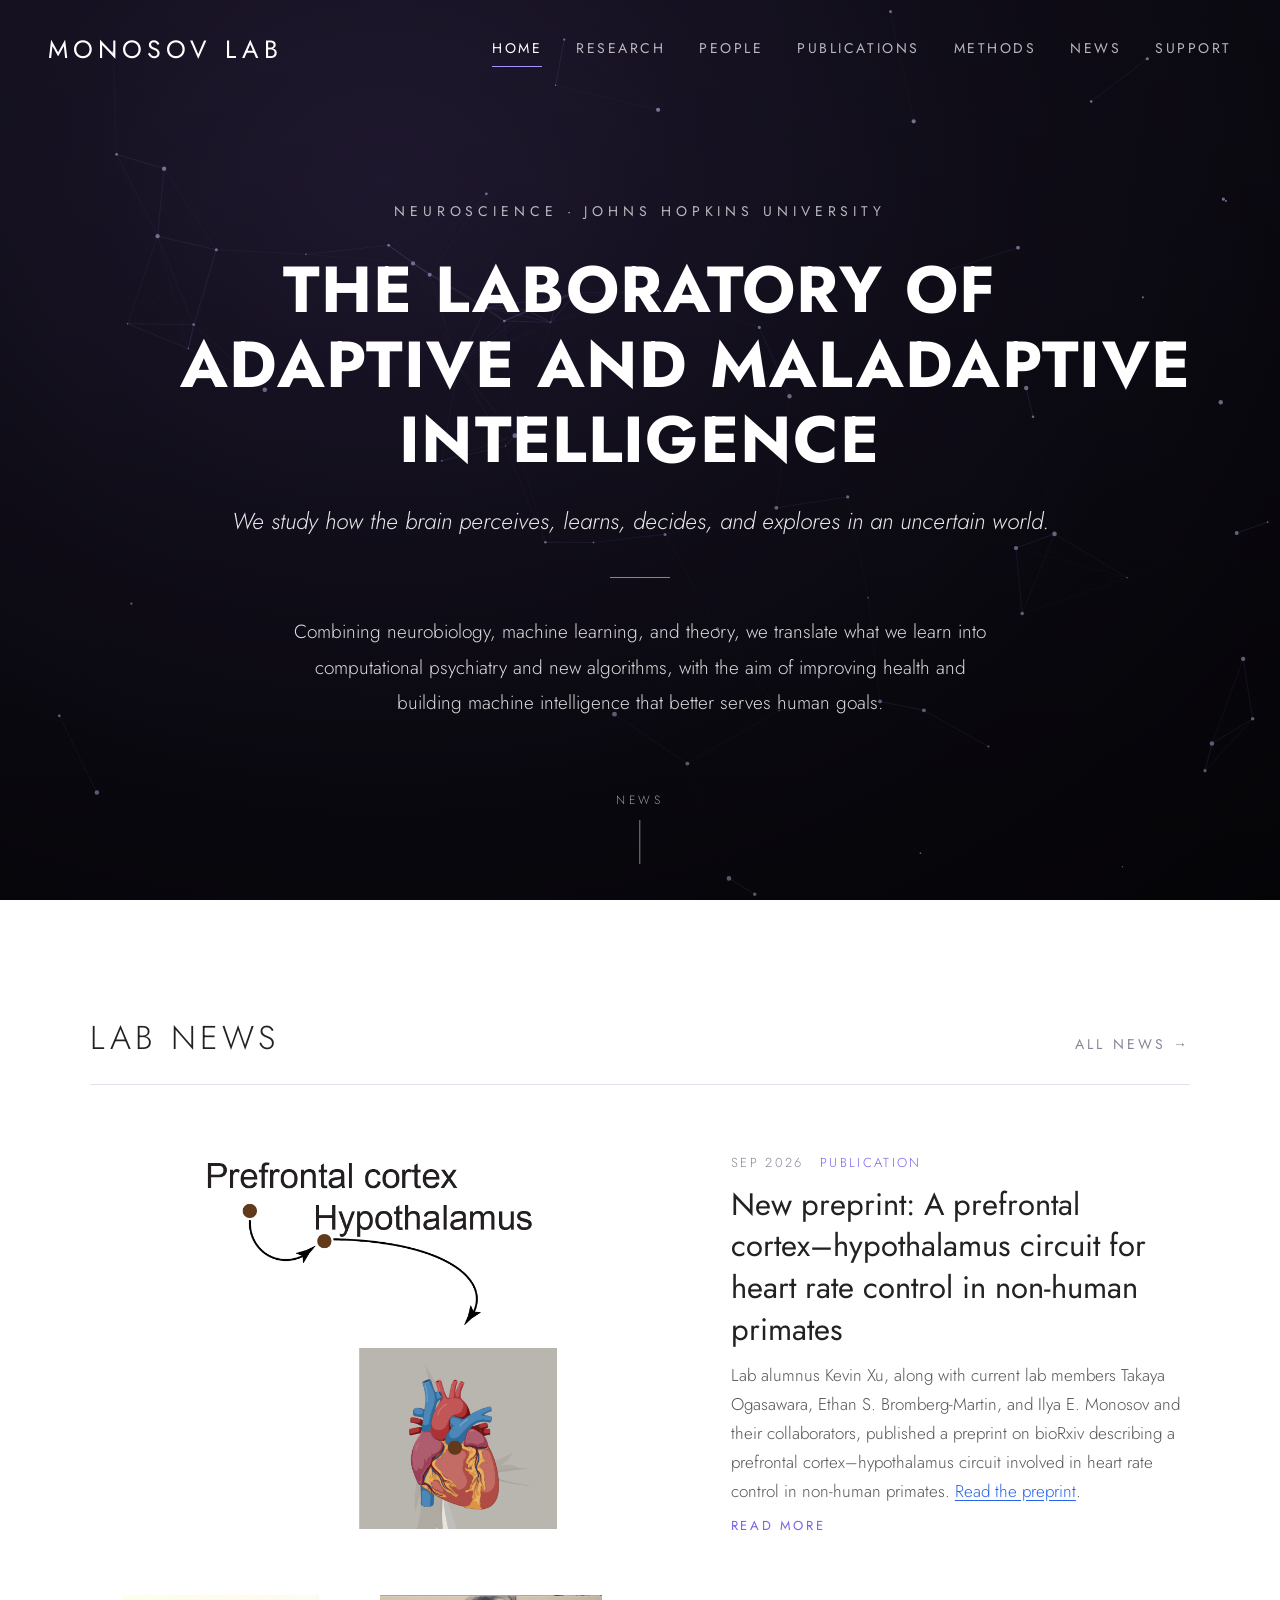
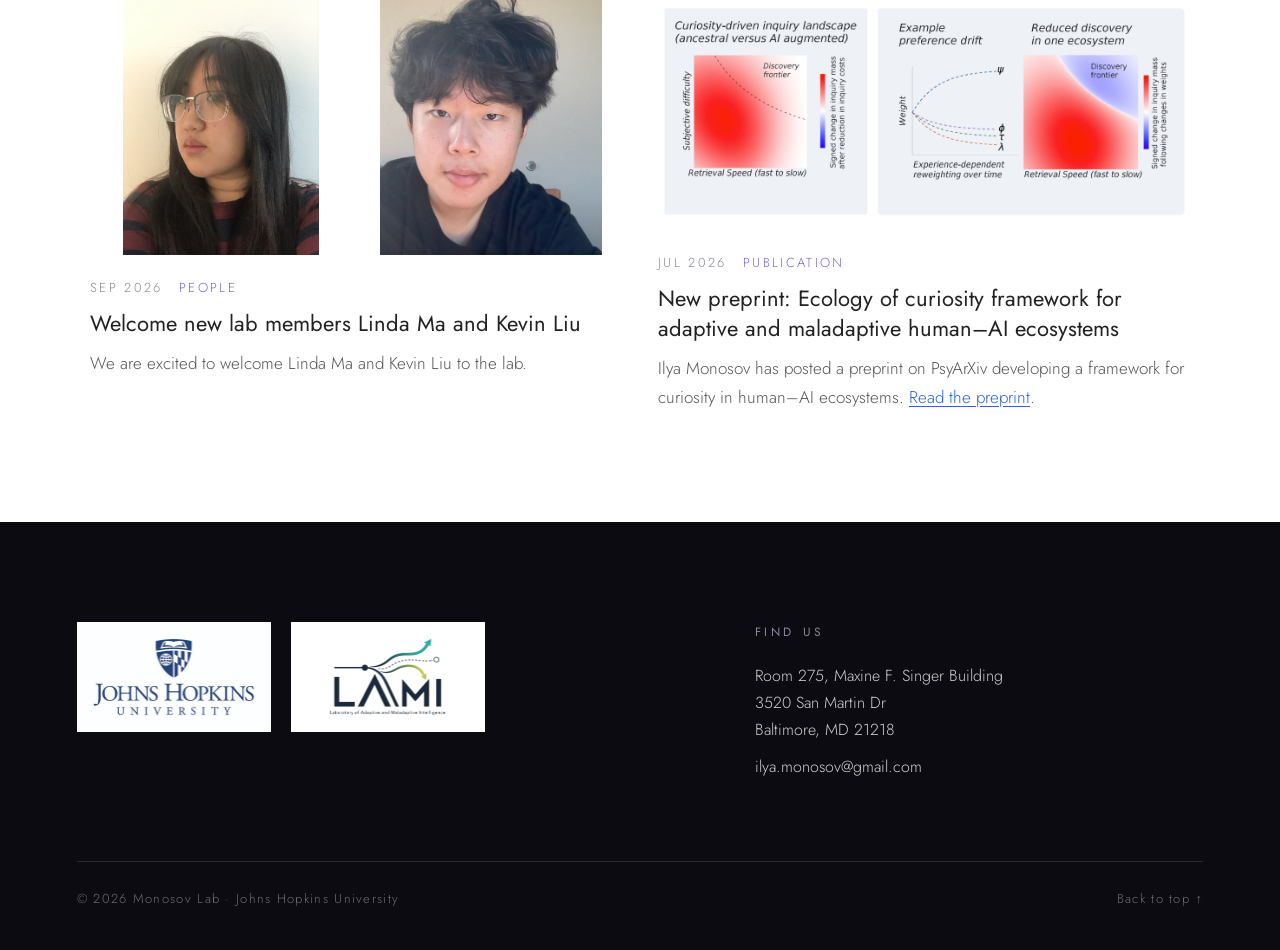
==== commit b3ecd8c9: "modify for website search" ====
--- a/home.html
+++ b/home.html
@@ -51,6 +51,6 @@
   </section>
 
   <div id="site-footer"></div>
-  <script src="js/site.js?v=5"></script>
+  <script src="js/site.js?v=6"></script>
 </body>
 </html>
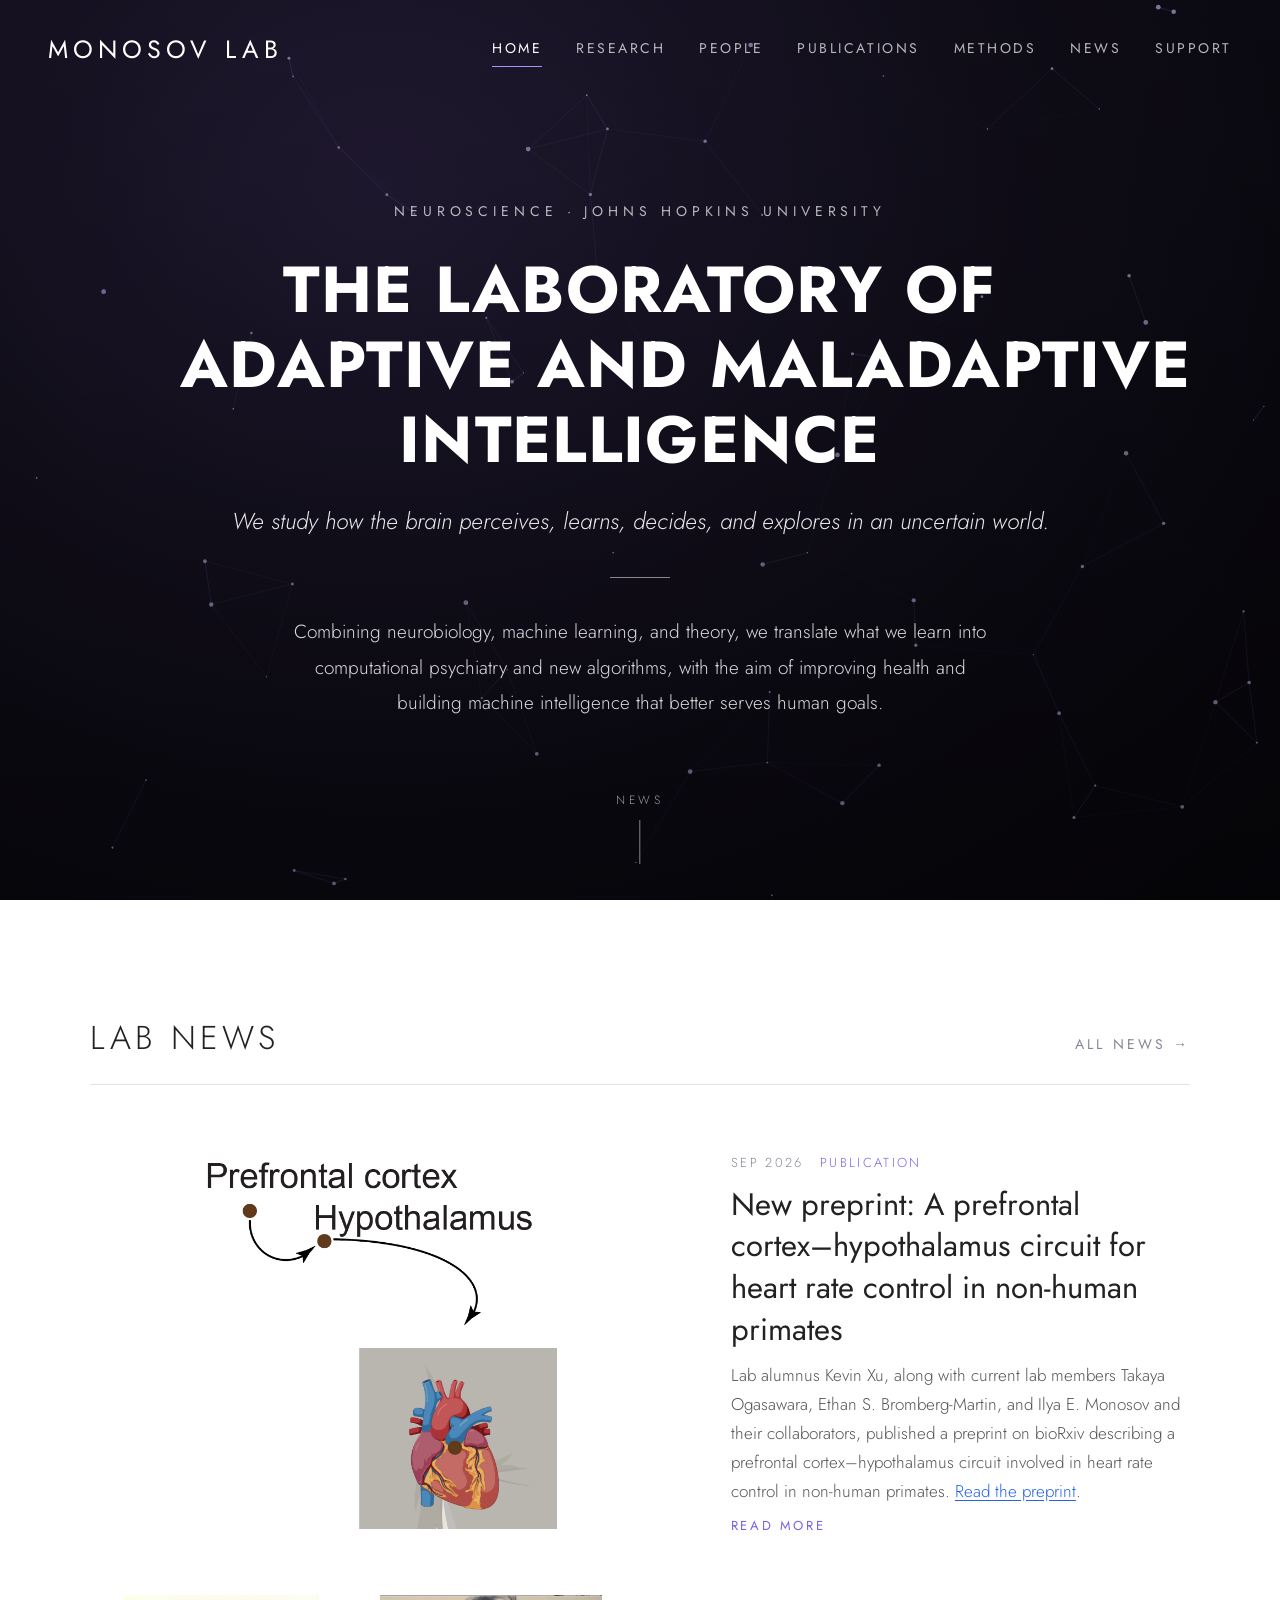
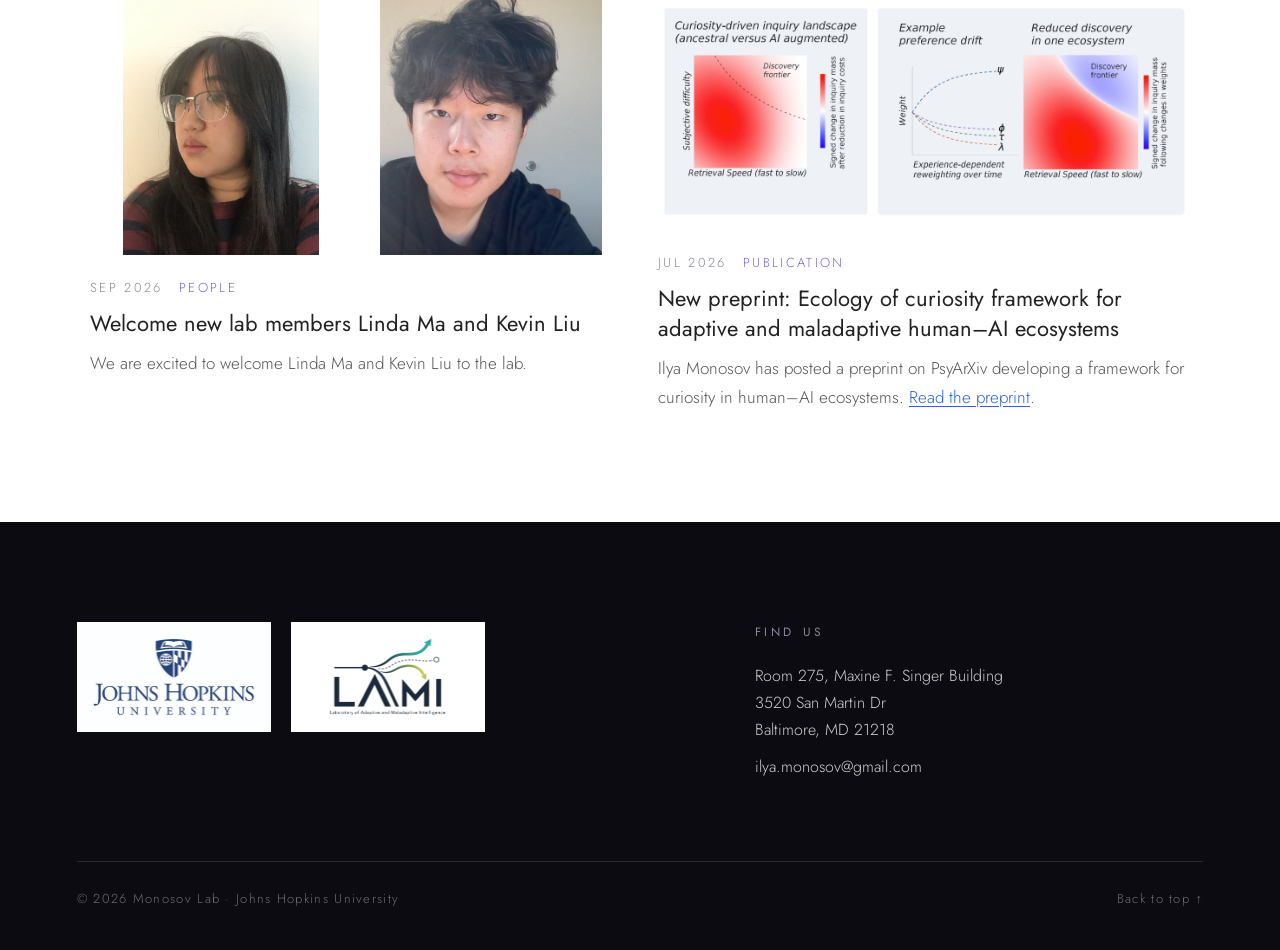
==== commit 46edc6aa: "modify to index on google" ====
--- a/home.html
+++ b/home.html
@@ -2,55 +2,12 @@
 <html lang="en">
 <head>
   <meta charset="UTF-8">
-  <meta name="viewport" content="width=device-width, initial-scale=1.0">
   <title>Monosov Lab</title>
-  <link rel="canonical" href="https://jh.monosovlab.org/home.html">
-  <meta name="description" content="Monosov Lab at Johns Hopkins University — concentrates on discovering the neural-circuit and algorithmic basis of intelligence, cognition, and their breakpoints in psychiatric disease.">
-  <link rel="preconnect" href="https://fonts.googleapis.com">
-  <link rel="preconnect" href="https://fonts.gstatic.com" crossorigin>
-  <link href="https://fonts.googleapis.com/css2?family=Jost:ital,wght@0,300;0,400;0,500;1,300&display=swap" rel="stylesheet">
-  <link rel="stylesheet" href="css/style.css?v=4">
+  <link rel="canonical" href="https://jh.monosovlab.org/">
+  <meta http-equiv="refresh" content="0; url=/">
+  <script>location.replace("/");</script>
 </head>
 <body>
-  <noscript>
-    <nav>
-      <a href="home.html">Home</a>
-      <a href="research.html">Research</a>
-      <a href="people.html">People</a>
-      <a href="publications.html">Publications</a>
-      <a href="methods.html">Methods</a>
-      <a href="news.html">News</a>
-      <a href="support.html">Support</a>
-    </nav>
-  </noscript>
-  <div id="site-header"></div>
-
-  <section class="hero">
-    <canvas class="network" aria-hidden="true"></canvas>
-    <div class="hero-content">
-      <div class="eyebrow">Neuroscience · Johns Hopkins University</div>
-      <h1><b>The Laboratory of<br><span class="nowrap">Adaptive and Maladaptive</span><br>Intelligence</b></h1>
-      <p class="tagline">We study how the brain perceives, learns, decides, and explores in an uncertain world.</p>
-      <div class="divider"></div>
-      <p class="lead">
-        Combining neurobiology, machine learning, and theory, we translate what we learn into computational psychiatry and new algorithms, with the aim of improving health and building machine intelligence that better serves human goals.
-      </p>
-    </div>
-    <a href="#news" class="scroll-cue">News<span></span></a>
-  </section>
-
-  <section class="section" id="news">
-    <div class="container">
-      <div class="section-head">
-        <h2 class="section-title">Lab News</h2>
-        <a href="news.html" class="link-arrow">All News &rarr;</a>
-      </div>
-      <!-- Filled from news.html by js/site.js: the newest item is featured, the next two follow. -->
-      <div class="news-grid reveal" data-latest-news></div>
-    </div>
-  </section>
-
-  <div id="site-footer"></div>
-  <script src="js/site.js?v=6"></script>
+  <p><a href="/">Monosov Lab</a></p>
 </body>
 </html>
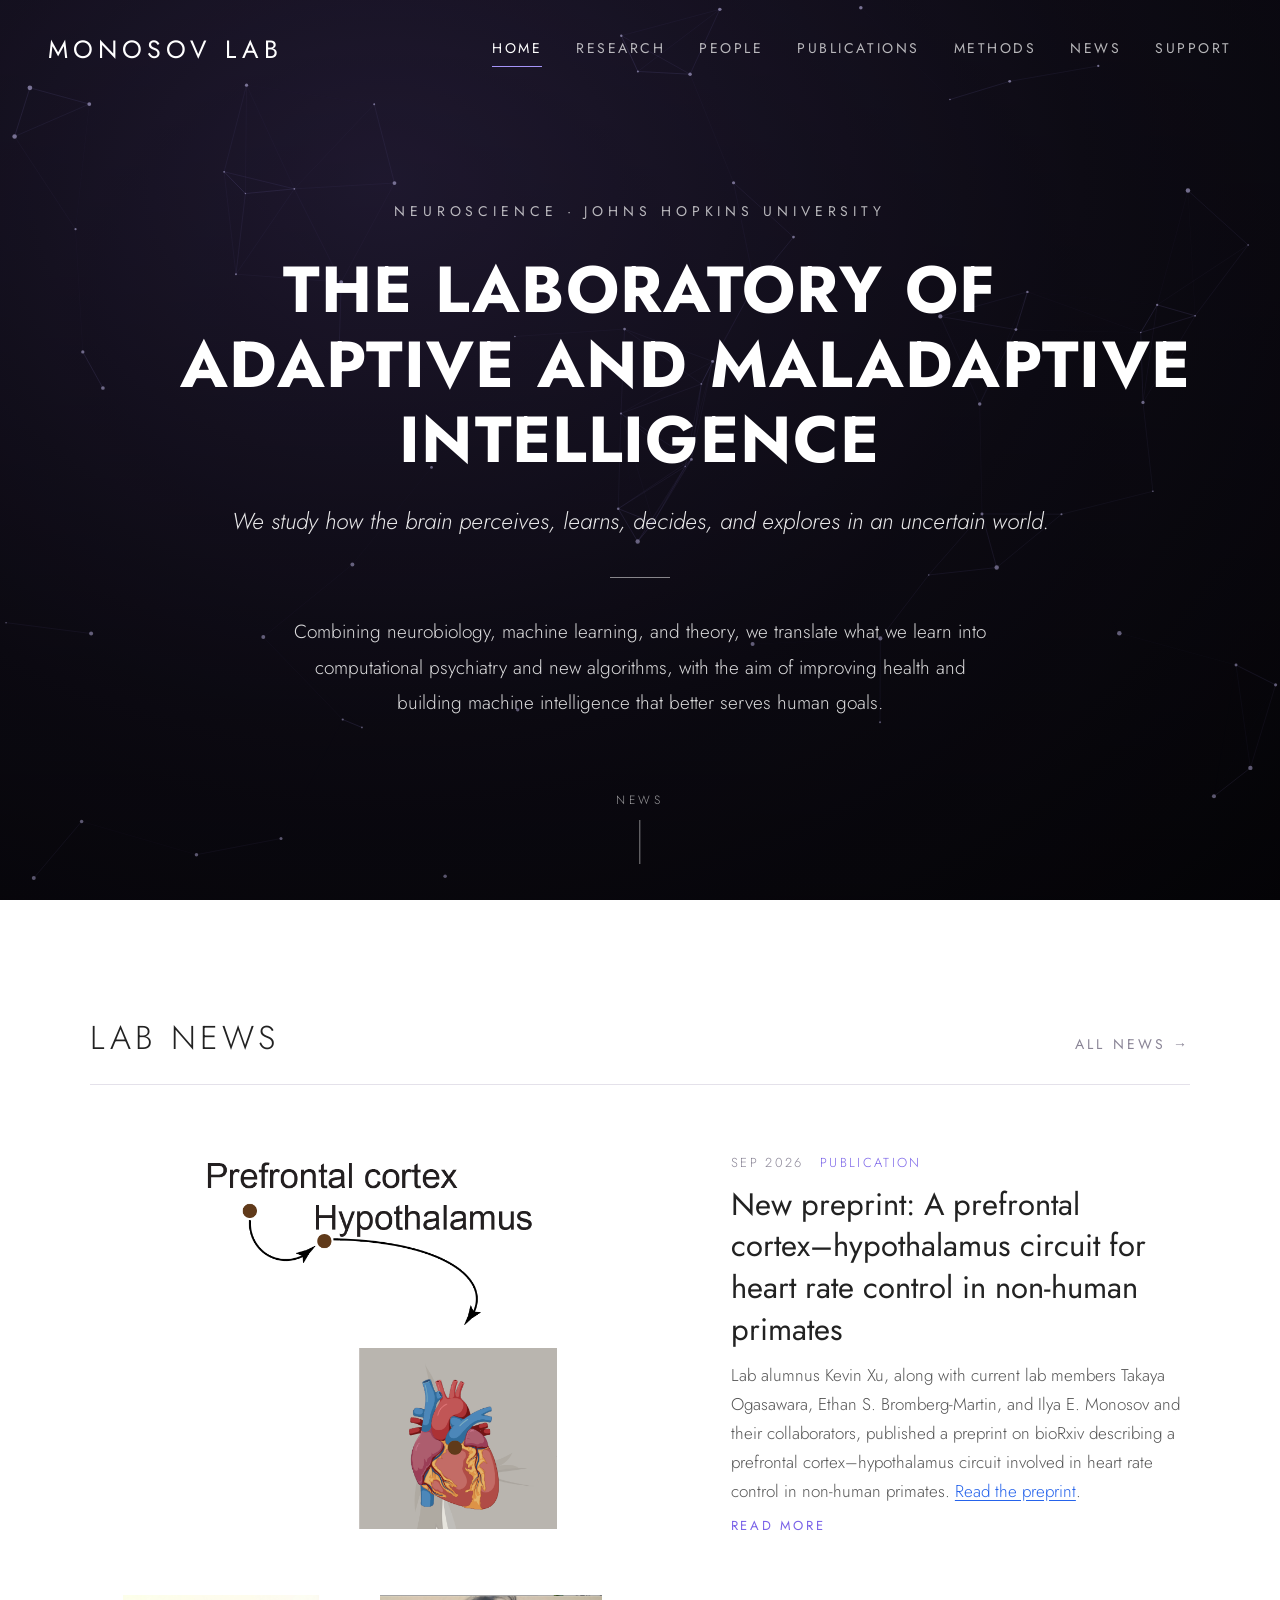
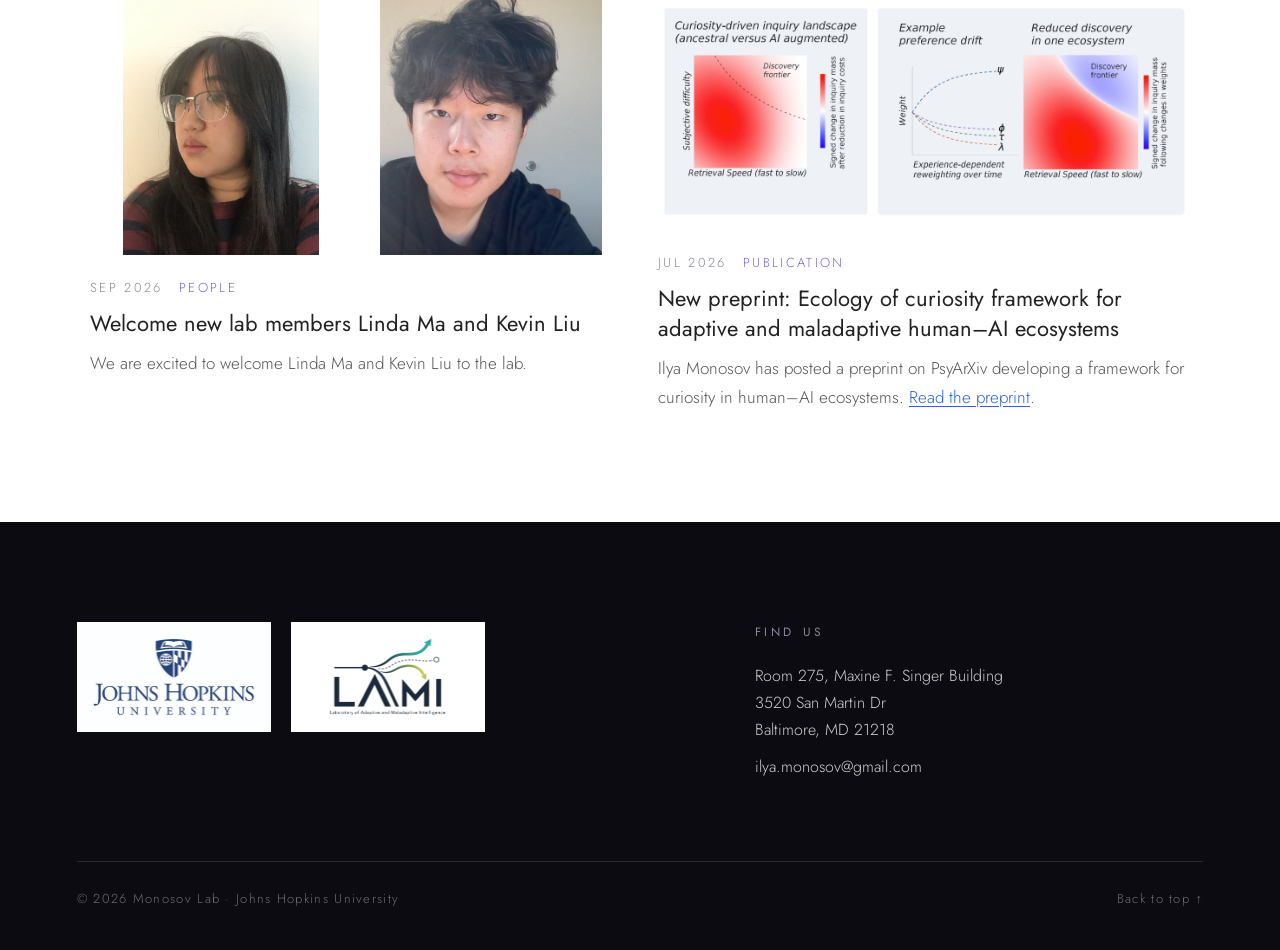
==== commit dbb443d4: "fix" ====
--- a/home.html
+++ b/home.html
@@ -2,12 +2,57 @@
 <html lang="en">
 <head>
   <meta charset="UTF-8">
+  <meta name="viewport" content="width=device-width, initial-scale=1.0">
   <title>Monosov Lab</title>
   <link rel="canonical" href="https://jh.monosovlab.org/">
-  <meta http-equiv="refresh" content="0; url=/">
-  <script>location.replace("/");</script>
+  <meta name="description" content="Monosov Lab at Johns Hopkins University — concentrates on discovering the neural-circuit and algorithmic basis of intelligence, cognition, and their breakpoints in psychiatric disease.">
+  <link rel="preconnect" href="https://fonts.googleapis.com">
+  <link rel="preconnect" href="https://fonts.gstatic.com" crossorigin>
+  <link href="https://fonts.googleapis.com/css2?family=Jost:ital,wght@0,300;0,400;0,500;1,300&display=swap" rel="stylesheet">
+  <link rel="stylesheet" href="css/style.css?v=4">
 </head>
 <body>
-  <p><a href="/">Monosov Lab</a></p>
+  <div id="site-header">
+    <header class="site-header" id="header">
+      <a href="/" class="logo">Monosov Lab</a>
+      <nav class="top-nav" aria-label="Main">
+        <a href="/" class="active">Home</a>
+        <a href="/research.html">Research</a>
+        <a href="/people.html">People</a>
+        <a href="/publications.html">Publications</a>
+        <a href="/methods.html">Methods</a>
+        <a href="/news.html">News</a>
+        <a href="/support.html">Support</a>
+      </nav>
+    </header>
+  </div>
+
+  <section class="hero">
+    <canvas class="network" aria-hidden="true"></canvas>
+    <div class="hero-content">
+      <div class="eyebrow">Neuroscience · Johns Hopkins University</div>
+      <h1><b>The Laboratory of<br><span class="nowrap">Adaptive and Maladaptive</span><br>Intelligence</b></h1>
+      <p class="tagline">We study how the brain perceives, learns, decides, and explores in an uncertain world.</p>
+      <div class="divider"></div>
+      <p class="lead">
+        Combining neurobiology, machine learning, and theory, we translate what we learn into computational psychiatry and new algorithms, with the aim of improving health and building machine intelligence that better serves human goals.
+      </p>
+    </div>
+    <a href="#news" class="scroll-cue">News<span></span></a>
+  </section>
+
+  <section class="section" id="news">
+    <div class="container">
+      <div class="section-head">
+        <h2 class="section-title">Lab News</h2>
+        <a href="/news.html" class="link-arrow">All News &rarr;</a>
+      </div>
+      <!-- Filled from news.html by js/site.js: the newest item is featured, the next two follow. -->
+      <div class="news-grid reveal" data-latest-news></div>
+    </div>
+  </section>
+
+  <div id="site-footer"></div>
+  <script src="js/site.js?v=8"></script>
 </body>
 </html>
--- a/css/style.css
+++ b/css/style.css
@@ -0,0 +1,513 @@
+:root {
+  --dark: #0d0b12;
+  --dark-2: #16131e;
+  --paper: #f6f5f8;
+  --text: #222;
+  --text-soft: #555;
+  --muted: #8a8596;
+  --light: #fff;
+  --line: #e4e1ea;
+  --line-dark: rgba(255,255,255,.12);
+  --accent: #a594f9;
+  --accent-ink: #7a63e8;
+  --font: "Jost", "Futura", "Helvetica Neue", Arial, sans-serif;
+  --max: 1100px;
+}
+
+* { box-sizing: border-box; margin: 0; padding: 0; }
+html { scroll-behavior: smooth; }
+body {
+  font-family: var(--font);
+  font-weight: 300;
+  color: var(--text);
+  background: var(--light);
+  line-height: 1.7;
+}
+a { color: inherit; text-decoration: none; }
+img { max-width: 100%; display: block; }
+.nowrap { white-space: nowrap; }
+.ph {
+  background: linear-gradient(135deg, #2a2438, #4a3f66);
+  display: flex; align-items: center; justify-content: center; text-align: center;
+  color: rgba(255,255,255,.55); font-size: 12px;
+  letter-spacing: .2em; text-transform: uppercase;
+}
+
+.site-header {
+  position: fixed; top: 0; left: 0; right: 0; z-index: 30;
+  display: flex; align-items: center; justify-content: space-between;
+  padding: 28px 48px; color: var(--light);
+  transition: background .35s, padding .35s;
+}
+.site-header.scrolled {
+  background: rgba(13, 11, 18, 0.92);
+  backdrop-filter: blur(8px);
+  padding: 16px 48px;
+}
+.logo { font-size: 25px; font-weight: 400; letter-spacing: .2em; text-transform: uppercase; }
+.top-nav { display: flex; justify-content: flex-end; gap: 34px; margin-left: auto; }
+.top-nav a {
+  position: relative; padding: 6px 0;
+  font-size: 14px; font-weight: 400; letter-spacing: .18em; text-transform: uppercase;
+  color: rgba(255,255,255,.7); transition: color .25s;
+}
+.top-nav a::after {
+  content: ""; position: absolute; left: 0; right: 0; bottom: 0; height: 1px;
+  background: var(--accent); transform: scaleX(0); transition: transform .3s;
+}
+.top-nav a:hover, .top-nav a.active { color: var(--light); }
+.top-nav a:hover::after, .top-nav a.active::after { transform: scaleX(1); }
+@media (max-width: 1100px) {
+  .site-header { flex-wrap: wrap; row-gap: 10px; }
+  .top-nav { flex: 1 0 100%; flex-wrap: wrap; gap: 6px 24px; }
+}
+@media (max-width: 700px) {
+  .top-nav {
+    flex-wrap: nowrap; justify-content: flex-start; gap: 20px;
+    overflow-x: auto; scrollbar-width: none;
+  }
+  .top-nav::-webkit-scrollbar { display: none; }
+  .top-nav a { flex: none; font-size: 13px; }
+}
+
+.hero {
+  position: relative; min-height: 100vh;
+  display: flex; align-items: center; justify-content: center;
+  padding: 140px 24px 120px; color: var(--light); overflow: hidden;
+  background: radial-gradient(ellipse at 30% 20%, #2a2140 0%, #120f1c 55%, #07060b 100%);
+}
+.hero.page-hero {
+  min-height: 56vh; align-items: flex-end; justify-content: flex-start;
+  padding: 160px 6vw 70px;
+}
+.hero::after {
+  content: ""; position: absolute; inset: 0; pointer-events: none;
+  background: linear-gradient(to bottom, rgba(0,0,0,.25), rgba(0,0,0,.45));
+}
+.network { position: absolute; inset: 0; width: 100%; height: 100%; z-index: 0; }
+.hero-content { position: relative; z-index: 1; max-width: 920px; text-align: center; }
+.page-hero .hero-content { text-align: left; max-width: 760px; }
+.eyebrow {
+  font-size: 14px; font-weight: 400; letter-spacing: .35em; text-transform: uppercase;
+  opacity: .7; margin-bottom: 28px;
+}
+.page-hero .eyebrow { color: var(--accent); opacity: 1; margin-bottom: 18px; }
+.hero h1 {
+  font-size: clamp(21px, 6vw, 65px); font-weight: 300; text-transform: uppercase;
+  letter-spacing: .02em; line-height: 1.15; margin-bottom: 26px;
+}
+.page-hero h1 { font-size: clamp(37px, 5vw, 61px); margin-bottom: 18px; }
+.hero .tagline { font-style: italic; font-size: clamp(19px, 2vw, 23px); opacity: .9; margin-bottom: 36px; }
+.page-hero .tagline { margin-bottom: 0; opacity: .8; }
+.hero .divider { width: 60px; height: 1px; background: rgba(255,255,255,.5); margin: 0 auto 36px; }
+.hero p.lead { font-size: 19px; line-height: 1.85; opacity: .85; max-width: 720px; margin: 0 auto; }
+.scroll-cue {
+  position: absolute; bottom: 36px; left: 50%; z-index: 1; transform: translateX(-50%);
+  display: flex; flex-direction: column; align-items: center; gap: 10px;
+  font-size: 12px; letter-spacing: .3em; text-transform: uppercase; color: rgba(255,255,255,.6);
+}
+.scroll-cue span {
+  width: 1px; height: 44px; background: rgba(255,255,255,.5);
+  animation: drip 2s ease-in-out infinite; transform-origin: top;
+}
+@keyframes drip {
+  0% { transform: scaleY(0); opacity: 1; }
+  60% { transform: scaleY(1); opacity: 1; }
+  100% { transform: scaleY(1); opacity: 0; }
+}
+
+.section { padding: 110px 24px; overflow-x: clip; }
+.section.alt { background: var(--paper); }
+.container { max-width: var(--max); margin: 0 auto; }
+.section-head {
+  display: flex; align-items: baseline; justify-content: space-between; gap: 20px;
+  border-bottom: 1px solid var(--line); padding-bottom: 18px; margin-bottom: 50px;
+}
+.section-title { font-size: 33px; font-weight: 300; letter-spacing: .12em; text-transform: uppercase; }
+.subhead {
+  font-size: 14px; font-weight: 400; letter-spacing: .3em; text-transform: uppercase;
+  color: var(--accent-ink); margin: 70px 0 30px;
+}
+.subhead:first-child { margin-top: 0; }
+.link-arrow {
+  font-size: 14px; font-weight: 400; letter-spacing: .22em; text-transform: uppercase;
+  color: var(--muted); transition: color .2s;
+}
+.link-arrow:hover { color: var(--text); }
+.prose { max-width: 760px; font-size: 19px; color: var(--text-soft); }
+.prose p + p { margin-top: 18px; }
+.prose.centered { max-width: none; text-align: center; }
+.btn {
+  display: inline-block; border: 1px solid currentColor; padding: 12px 30px;
+  font-size: 13px; font-weight: 400; letter-spacing: .25em; text-transform: uppercase;
+  transition: background .2s, color .2s;
+}
+.btn:hover { background: var(--text); color: var(--light); border-color: var(--text); }
+.cta {
+  background: var(--dark-2); color: var(--light); border-bottom: 1px solid var(--line-dark);
+  text-align: center; padding: 100px 24px;
+}
+.cta h2 {
+  font-size: clamp(27px, 3.5vw, 41px); font-weight: 300;
+  letter-spacing: .08em; text-transform: uppercase; margin-bottom: 16px;
+}
+.cta p { max-width: 620px; margin: 0 auto 34px; opacity: .75; font-size: 18px; }
+.cta .btn:hover { background: var(--light); color: var(--dark); border-color: var(--light); }
+.reveal { opacity: 0; transform: translateY(24px); transition: opacity .8s, transform .8s; }
+.reveal.visible { opacity: 1; transform: none; }
+
+.news-grid { display: grid; grid-template-columns: repeat(2, 1fr); gap: 40px 36px; }
+.news-body h3 a:hover { color: var(--accent-ink); }
+.news-card.featured {
+  grid-column: 1 / -1; display: grid; grid-template-columns: 1.3fr 1fr;
+  gap: 44px; align-items: center;
+}
+.news-card.featured h3 { font-size: 31px; }
+.news-img { display: grid; place-items: center; }
+.news-img.ph { aspect-ratio: 16 / 10; overflow: hidden; }
+.news-img:has(img + img) { grid-template-columns: 1fr 1fr; gap: 8px; }
+.news-img img {
+  width: auto; height: auto; max-width: 100%; max-height: 260px;
+  object-fit: contain; object-position: center;
+}
+.news-card.featured .news-img img { max-height: 420px; }
+.news-img img, .news-img.ph { transition: transform .5s; }
+.news-card:hover .news-img.ph { transform: scale(1.02); }
+.news-body { padding-top: 22px; }
+.news-card.featured .news-body { padding-top: 0; }
+.news-meta {
+  font-size: 13px; letter-spacing: .18em; text-transform: uppercase;
+  color: var(--muted); margin-bottom: 10px;
+}
+.news-meta .tag { color: var(--accent-ink); margin-left: 10px; }
+.news-body h3 { font-size: 22px; font-weight: 400; line-height: 1.35; margin-bottom: 10px; }
+.news-body p { font-size: 17px; color: var(--text-soft); }
+a.more {
+  display: inline-block; margin-top: 10px;
+  font-size: 13px; font-weight: 400; letter-spacing: .2em; text-transform: uppercase;
+  color: var(--accent-ink);
+}
+.year-block, .pub-year {
+  display: grid; grid-template-columns: 160px 1fr; gap: 40px;
+  border-top: 1px solid var(--line);
+}
+.year-block { padding: 50px 0; }
+.pub-year { padding: 40px 0; }
+.year-block:first-of-type, .pub-year:first-of-type { border-top: 0; padding-top: 0; }
+.year-label { font-size: 45px; font-weight: 300; line-height: 1; color: var(--muted); }
+.news-row {
+  display: grid; grid-template-columns: 110px 1fr; gap: 24px;
+  padding: 18px 0; border-bottom: 1px solid var(--line);
+}
+.news-row:last-child, .pub:last-child { border-bottom: 0; }
+.news-row .date {
+  font-size: 13px; letter-spacing: .18em; text-transform: uppercase;
+  color: var(--muted); padding-top: 4px;
+}
+.news-row h3 { font-size: 19px; font-weight: 400; line-height: 1.4; }
+.news-row { transition: background 1.2s; }
+.news-row.highlight { background: var(--paper); box-shadow: inset 3px 0 var(--accent-ink); }
+.news-row p { font-size: 16px; color: var(--text-soft); margin-top: 4px; }
+a.read-paper,
+.news-row p a,
+.news-body p a {
+  color: #2563eb;
+  text-decoration: underline;
+  text-underline-offset: 3px;
+}
+a.read-paper:hover,
+.news-row p a:hover,
+.news-body p a:hover { color: #1d4ed8; }
+.news-row .tag {
+  font-size: 12px; font-weight: 400; letter-spacing: .2em; text-transform: uppercase;
+  color: var(--accent-ink); margin-right: 10px;
+}
+
+.theme-grid {
+  display: grid; grid-template-columns: 1fr 1fr; gap: 36px 32px;
+}
+.theme {
+  display: flex; flex-direction: column; background: var(--light);
+  scroll-margin-top: 110px;
+}
+.theme-text { padding: 26px 28px 32px; }
+.theme-figures {
+  display: grid; grid-template-columns: 1fr; gap: 12px;
+}
+.theme-figures img { width: 100%; height: auto; cursor: zoom-in; }
+.theme-figures .ph { aspect-ratio: 16 / 9; }
+.theme-figures figcaption { margin-top: 10px; font-size: 15px; color: var(--muted); }
+.lightbox {
+  position: fixed; inset: 0; z-index: 40; display: grid; place-items: center; gap: 14px;
+  padding: 5vh 5vw; background: rgba(13,11,18,.92); cursor: zoom-out;
+  opacity: 0; pointer-events: none; transition: opacity .25s;
+}
+.lightbox.open { opacity: 1; pointer-events: auto; }
+.lightbox img { max-width: 100%; max-height: 82vh; object-fit: contain; background: var(--light); }
+.lightbox p { color: rgba(255,255,255,.8); font-size: 16px; text-align: center; max-width: 820px; }
+.theme-num { font-size: 14px; font-weight: 400; letter-spacing: .3em; color: var(--accent-ink); margin-bottom: 12px; }
+.theme h2 {
+  font-size: 23px; font-weight: 500; line-height: 1.3;
+  letter-spacing: .01em; text-wrap: balance; margin-bottom: 16px;
+}
+.theme p, .pi p { font-size: 17px; color: var(--text-soft); }
+.theme p + p, .pi p + p { margin-top: 14px; }
+.theme .theme-more { display: none; }
+.theme .more { margin-top: 16px; }
+.theme .more:hover { color: var(--text); }
+.theme.active h2 { color: var(--accent-ink); }
+.theme-panel {
+  grid-column: 1 / -1; position: relative; z-index: 0;
+  height: 0; margin-top: -4px; opacity: 0; color: var(--light);
+  transition: height .4s ease, opacity .3s;
+}
+.theme-panel.open { opacity: 1; }
+.theme-panel::after {
+  content: ""; position: absolute; z-index: -1; top: 0; bottom: 0; left: 50%;
+  width: 100vw; transform: translateX(-50%); background: var(--dark);
+}
+.theme-panel::before {
+  content: ""; position: absolute; top: -8px; left: var(--caret, 50%);
+  width: 16px; height: 16px; background: var(--dark);
+  transform: translateX(-50%) rotate(45deg); transition: left .35s ease;
+}
+.theme-panel.instant, .theme-panel.instant::before { transition: none; }
+.theme-panel .panel-body {
+  display: grid; grid-template-columns: 1fr 2fr; gap: 48px; align-items: start;
+  min-height: 0; padding: 44px 50px 44px 0;
+}
+.theme-panel .panel-body h3 {
+  font-size: 27px; font-weight: 300; letter-spacing: .02em; line-height: 1.3;
+  text-transform: none;
+}
+.theme-panel .theme-num { color: var(--accent); }
+.theme-panel .panel-intro { font-size: 17px; line-height: 1.75; color: rgba(255,255,255,.82); }
+.theme-panel .panel-intro p + p { margin-top: 14px; }
+.theme-panel .keywords { margin-top: 22px; }
+.theme-panel .keywords span { border-color: rgba(255,255,255,.25); color: rgba(255,255,255,.7); }
+.keywords { display: flex; flex-wrap: wrap; gap: 10px; margin-top: 24px; }
+.keywords span {
+  font-size: 12px; font-weight: 400; letter-spacing: .18em; text-transform: uppercase;
+  border: 1px solid var(--line); padding: 6px 12px; color: var(--muted);
+}
+.funders { display: flex; flex-wrap: wrap; gap: 24px; justify-content: center; }
+.funders .ph { width: 170px; height: 80px; }
+.funders img { width: 170px; height: 80px; object-fit: contain; }
+.prose + .funders { margin-top: 48px; }
+.center-link { text-align: center; }
+.funders + .center-link { margin-top: 44px; }
+.find-us { display: grid; justify-items: start; gap: 14px; font-size: 19px; color: var(--text-soft); }
+.find-us address { font-style: normal; line-height: 1.6; }
+.find-us a[data-site] { color: var(--text); }
+
+.pi { display: grid; grid-template-columns: 340px 1fr; gap: 60px; align-items: start; }
+.pi-photo { position: relative; aspect-ratio: 4 / 5; overflow: hidden; }
+.pi-photo img, .person-photo img { width: 100%; height: 100%; object-fit: cover; }
+.pi-photo img, .person-photo img { position: absolute; inset: 0; max-width: none; object-position: center 25%; }
+.pi h2 { font-size: 39px; font-weight: 300; letter-spacing: .04em; line-height: 1.2; }
+.pi .role {
+  font-size: 14px; font-weight: 400; letter-spacing: .25em; text-transform: uppercase;
+  color: var(--accent-ink); margin: 10px 0 26px;
+}
+.person-links { display: flex; flex-wrap: wrap; gap: 22px; margin-top: 26px; }
+.person-links a {
+  font-size: 13px; font-weight: 400; letter-spacing: .2em; text-transform: uppercase;
+  border-bottom: 1px solid currentColor; padding-bottom: 3px; transition: color .2s;
+}
+.person-links a:hover { color: var(--accent-ink); }
+.people-grid { display: grid; grid-template-columns: repeat(4, 1fr); gap: 44px 30px; isolation: isolate; }
+.person { position: relative; z-index: 1; }
+.person-photo { position: relative; aspect-ratio: 3 / 4; overflow: hidden; margin-bottom: 18px; }
+.person-photo img { transition: transform .6s; }
+.person:hover .person-photo img { transform: scale(1.04); }
+.person.has-panel > p { display: none; }
+.person.has-panel .person-photo { cursor: pointer; }
+.person.has-panel .person-photo::after {
+  content: "+"; position: absolute; right: 10px; bottom: 10px;
+  width: 30px; height: 30px; border-radius: 50%;
+  display: grid; place-items: center;
+  background: rgba(13,11,18,.75); color: var(--light); font-size: 19px; letter-spacing: 0;
+  opacity: 0; transition: opacity .25s, transform .3s;
+}
+.person.has-panel .person-photo:hover::after,
+.person.has-panel .person-photo:focus-visible::after,
+.person.active .person-photo::after { opacity: 1; }
+.person.active .person-photo::after { transform: rotate(45deg); }
+.person.active h3 { color: var(--accent-ink); }
+.person-photo:focus-visible { outline: 1px solid var(--accent-ink); outline-offset: 4px; }
+.person-panel {
+  grid-column: 1 / -1; position: relative; z-index: 0;
+  height: 0; margin-top: 0; opacity: 0; color: var(--light);
+  transition: height .4s ease, opacity .3s;
+  pointer-events: none;
+}
+.person-panel.open { opacity: 1; pointer-events: auto; }
+.person-panel::after {
+  content: ""; position: absolute; z-index: -1; top: 0; bottom: 0; left: 50%;
+  width: 100vw; transform: translateX(-50%); background: var(--dark);
+  pointer-events: none;
+}
+.person-panel::before {
+  content: ""; position: absolute; top: -8px; left: var(--caret, 50%);
+  width: 16px; height: 16px; background: var(--dark);
+  transform: translateX(-50%) rotate(45deg); transition: left .35s ease;
+  pointer-events: none;
+}
+.person-panel.instant, .person-panel.instant::before { transition: none; }
+.person-panel.ghost { pointer-events: none; }
+.panel-inner { height: 100%; overflow: hidden; }
+.panel-body {
+  display: grid; grid-template-columns: 1fr 2fr auto; gap: 48px; align-items: start;
+  min-height: 230px; padding: 44px 50px 44px 0;
+  transition: opacity .15s;
+}
+.panel-body.fading { opacity: 0; }
+.panel-body h3 { font-size: 27px; font-weight: 300; letter-spacing: .04em; line-height: 1.25; }
+.panel-role {
+  margin-top: 8px; font-size: 12px; font-weight: 400; letter-spacing: .2em;
+  text-transform: uppercase; color: var(--accent);
+}
+.panel-intro { font-size: 17px; line-height: 1.75; color: rgba(255,255,255,.82); }
+.panel-links { display: grid; grid-template-columns: repeat(2, auto); gap: 10px; }
+.panel-links a {
+  display: flex; align-items: center; gap: 10px;
+  padding: 8px 16px; border: 1px solid rgba(255,255,255,.25); border-radius: 999px;
+  font-size: 12px; font-weight: 400; letter-spacing: .2em; text-transform: uppercase;
+  transition: background .2s, border-color .2s, color .2s;
+}
+.panel-links a:hover { background: var(--accent); border-color: var(--accent); color: var(--dark); }
+.panel-links svg { width: 15px; height: 15px; flex: none; }
+.panel-close {
+  position: absolute; top: 14px; right: 0; z-index: 1;
+  width: 34px; height: 34px; border: 0; background: none; cursor: pointer;
+  font-family: var(--font); font-size: 27px; line-height: 1; color: rgba(255,255,255,.6);
+  transition: color .2s;
+}
+.panel-close:hover { color: var(--light); }
+.person h3 { font-size: 20px; font-weight: 400; line-height: 1.3; }
+.person .role {
+  font-size: 12px; font-weight: 400; letter-spacing: .2em; text-transform: uppercase;
+  color: var(--muted); margin: 6px 0 10px;
+}
+.person p { font-size: 16px; color: var(--text-soft); }
+
+.pub-tools {
+  display: flex; flex-wrap: wrap; gap: 16px; align-items: center; justify-content: space-between;
+  margin-bottom: 50px;
+}
+.pub-search {
+  flex: 1 1 280px; max-width: 420px;
+  font-family: var(--font); font-size: 17px; font-weight: 300;
+  border: 0; border-bottom: 1px solid var(--line); padding: 10px 0;
+  background: transparent; outline: none;
+}
+.pub-search:focus { border-color: var(--accent-ink); }
+.pub-filters { display: flex; flex-wrap: wrap; gap: 8px; }
+.pub-filters button {
+  font-family: var(--font); font-size: 12px; font-weight: 400;
+  letter-spacing: .2em; text-transform: uppercase;
+  background: none; border: 1px solid var(--line); color: var(--muted);
+  padding: 8px 14px; cursor: pointer; transition: all .2s;
+}
+.pub-filters button.active, .pub-filters button:hover { border-color: var(--text); color: var(--text); }
+.pub { padding: 18px 0; border-bottom: 1px solid var(--line); }
+.pub-title { font-size: 21px; font-weight: 400; line-height: 1.4; }
+.pub-authors { font-size: 16px; color: var(--text-soft); margin-top: 4px; }
+.pub-authors b { font-weight: 500; color: var(--text); }
+.pub-venue { font-size: 16px; font-style: italic; color: var(--muted); }
+.pub-links { display: flex; flex-wrap: wrap; gap: 8px; margin-top: 10px; }
+.pub-links a {
+  font-size: 11px; font-weight: 400; letter-spacing: .2em; text-transform: uppercase;
+  border: 1px solid var(--line); padding: 4px 10px; color: var(--muted); transition: all .2s;
+}
+.pub-links a:hover { border-color: var(--accent-ink); color: var(--accent-ink); }
+.pub-type {
+  display: inline-block; margin-left: 8px;
+  font-size: 11px; font-weight: 400; letter-spacing: .2em; text-transform: uppercase;
+  color: var(--accent-ink); font-style: normal;
+}
+.pub-empty { display: none; color: var(--muted); padding: 30px 0; }
+
+.method-grid {
+  display: grid; grid-template-columns: repeat(3, 1fr);
+  gap: 1px; background: var(--line); border: 1px solid var(--line);
+}
+.method { background: var(--light); padding: 40px 34px; transition: background .3s; }
+.method:hover { background: var(--paper); }
+.method-num { font-size: 13px; font-weight: 400; letter-spacing: .3em; color: var(--accent-ink); margin-bottom: 30px; }
+.method h3 { font-size: 21px; font-weight: 400; letter-spacing: .06em; text-transform: uppercase; margin-bottom: 14px; }
+.method p { font-size: 16px; color: var(--text-soft); }
+.prose + .section-head { margin-top: 80px; }
+.tool-list { display: grid; grid-template-columns: repeat(2, 1fr); gap: 0 60px; list-style: none; }
+.tool-list li {
+  display: flex; justify-content: space-between; gap: 20px;
+  padding: 16px 0; border-bottom: 1px solid var(--line); font-size: 17px;
+}
+.tool-list li span { color: var(--muted); font-size: 15px; text-align: right; }
+
+footer { background: var(--dark); color: var(--light); padding: 100px 6vw 40px; }
+.foot-grid { display: grid; grid-template-columns: 1.4fr 1fr; gap: 50px; padding-bottom: 70px; }
+.foot-logos { display: flex; gap: 20px; }
+.logo-ph {
+  width: 110px; height: 110px; border: 1px dashed rgba(255,255,255,.3);
+  display: grid; place-items: center; text-align: center;
+  font-size: 11px; letter-spacing: .18em; text-transform: uppercase; color: rgba(255,255,255,.5);
+}
+.foot-logos img { height: 110px; width: auto; }
+.foot-col h4 {
+  font-size: 12px; font-weight: 400; letter-spacing: .3em;
+  text-transform: uppercase; color: var(--muted); margin-bottom: 20px;
+}
+.foot-col a, .foot-col address {
+  display: block; font-style: normal; font-size: 16px;
+  color: rgba(255,255,255,.8); margin-bottom: 10px; transition: color .2s;
+}
+.foot-col a:hover { color: var(--accent); }
+.foot-bottom {
+  display: flex; justify-content: space-between; flex-wrap: wrap; gap: 10px;
+  border-top: 1px solid var(--line-dark); padding-top: 26px;
+  font-size: 13px; letter-spacing: .1em; color: rgba(255,255,255,.4);
+}
+.foot-bottom a:hover { color: var(--light); }
+
+@media (max-width: 1000px) {
+  .method-grid { grid-template-columns: repeat(2, 1fr); }
+  .people-grid { grid-template-columns: repeat(3, 1fr); }
+  .foot-grid { grid-template-columns: 1fr 1fr; }
+  .foot-logos { grid-column: 1 / -1; }
+  .pi { grid-template-columns: 260px 1fr; gap: 40px; }
+}
+@media (max-width: 700px) {
+  .site-header, .site-header.scrolled { padding: 18px 16px; }
+  .logo { font-size: 19px; }
+  .hero { padding: 120px 16px 110px; }
+  .hero.page-hero { padding: 130px 16px 50px; min-height: 46vh; }
+  .hero p.lead { font-size: 17px; }
+  .section { padding: 80px 16px; }
+  .section-title { font-size: 25px; }
+  .news-grid, .method-grid, .tool-list { grid-template-columns: 1fr; }
+  .news-card.featured { grid-template-columns: 1fr; gap: 0; }
+  .news-card.featured .news-body { padding-top: 22px; }
+  .news-card.featured h3 { font-size: 25px; }
+  .theme-grid { grid-template-columns: 1fr; gap: 28px; }
+  .theme-text { padding: 22px 0 8px; }
+  .theme { background: none; }
+  .theme-panel .panel-body { padding-right: 36px; }
+  .pi { grid-template-columns: 1fr; }
+  .pi-photo { max-width: 320px; }
+  .people-grid { grid-template-columns: repeat(2, 1fr); gap: 34px 18px; }
+  .panel-body { grid-template-columns: 1fr; gap: 16px; min-height: 0; padding: 30px 40px 30px 0; }
+  .panel-body h3 { font-size: 23px; }
+  .panel-intro { font-size: 16px; }
+  .panel-links { display: flex; flex-wrap: wrap; }
+  .year-block, .pub-year { grid-template-columns: 1fr; gap: 16px; }
+  .year-label { font-size: 33px; }
+  .news-row { grid-template-columns: 1fr; gap: 4px; }
+  footer { padding: 70px 16px 30px; }
+  .foot-grid { grid-template-columns: 1fr; }
+  .logo-ph { width: 90px; height: 90px; }
+}
+@media (prefers-reduced-motion: reduce) {
+  .reveal { opacity: 1; transform: none; transition: none; }
+  .scroll-cue span { animation: none; }
+}
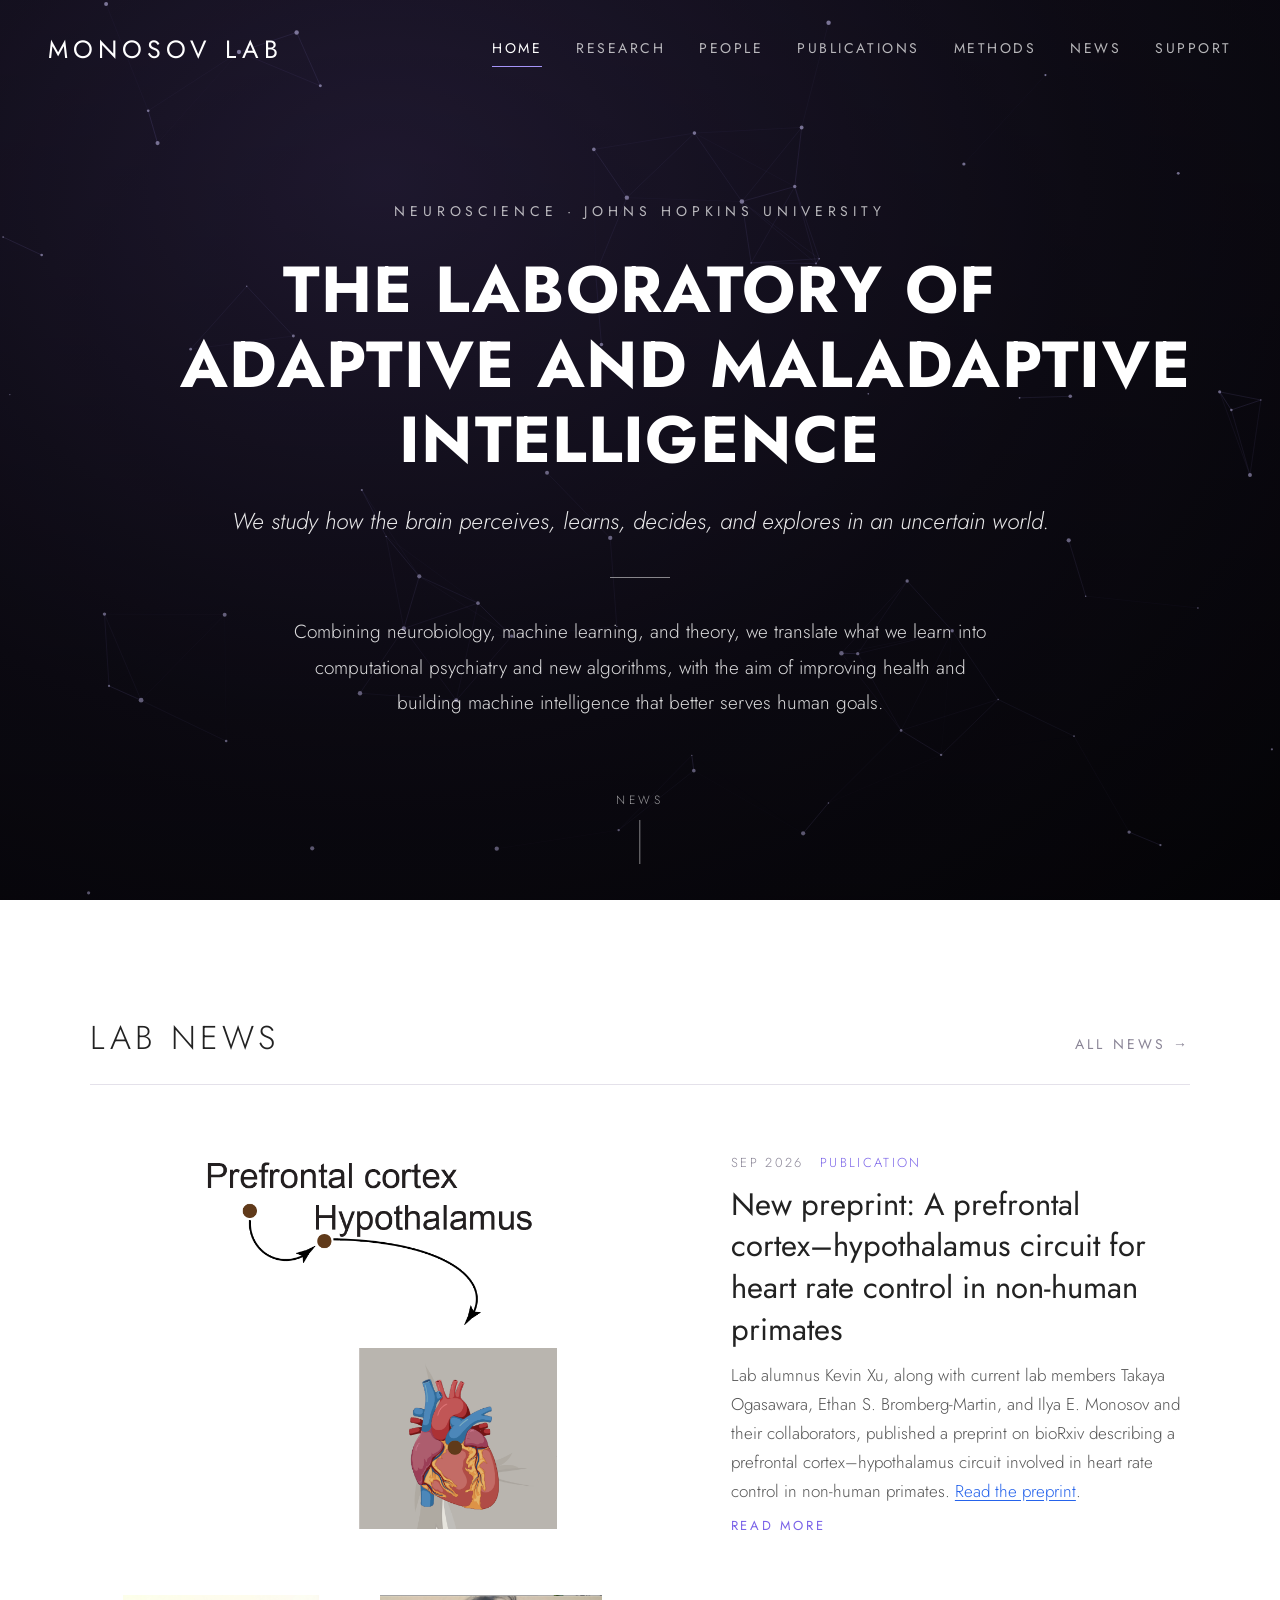
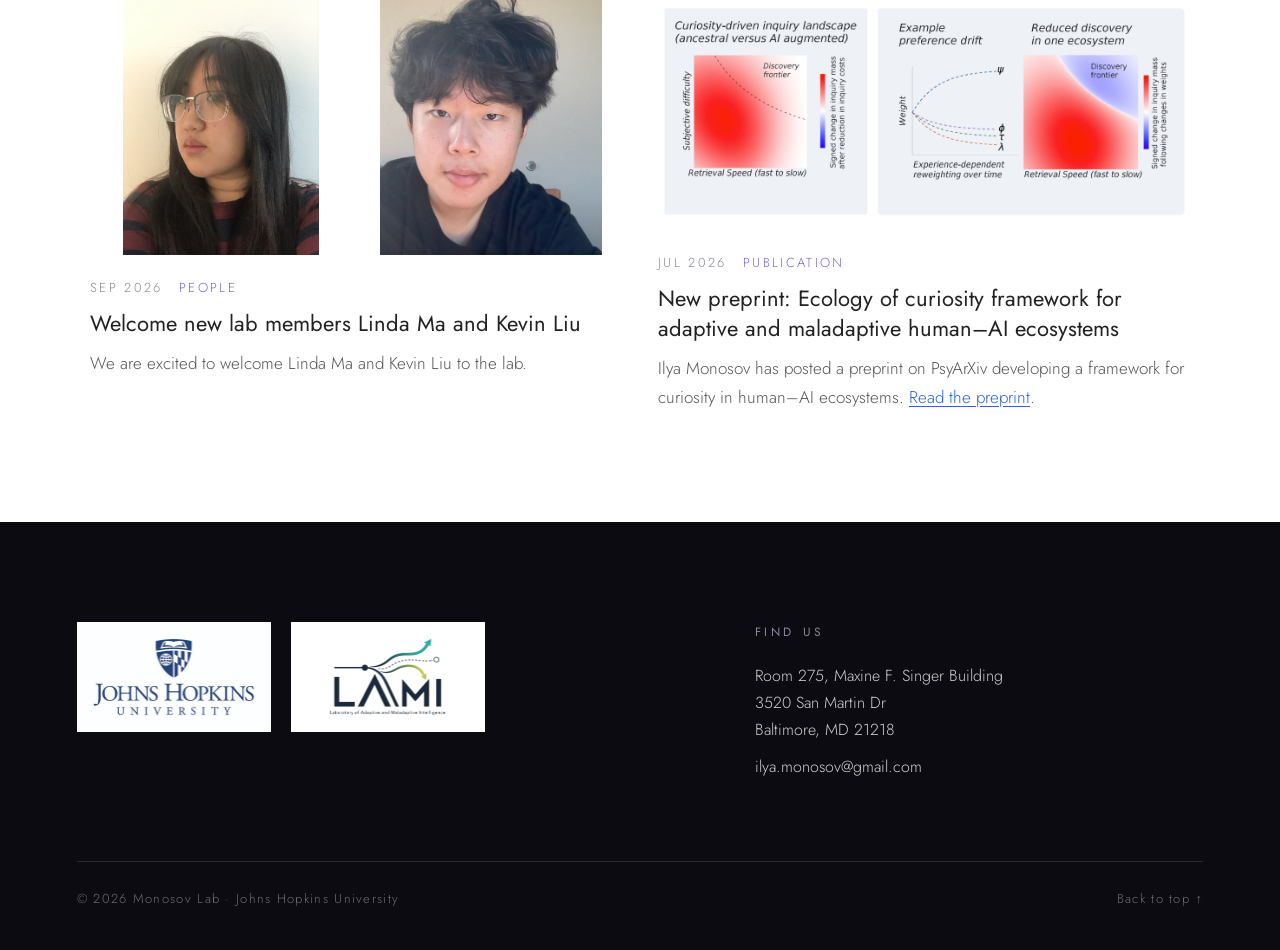
==== commit f4e29aa2: "intro on home edit" ====
--- a/home.html
+++ b/home.html
@@ -9,7 +9,7 @@
   <link rel="preconnect" href="https://fonts.googleapis.com">
   <link rel="preconnect" href="https://fonts.gstatic.com" crossorigin>
   <link href="https://fonts.googleapis.com/css2?family=Jost:ital,wght@0,300;0,400;0,500;1,300&display=swap" rel="stylesheet">
-  <link rel="stylesheet" href="css/style.css?v=4">
+  <link rel="stylesheet" href="css/style.css?v=5">
 </head>
 <body>
   <div id="site-header">
@@ -31,7 +31,7 @@
     <canvas class="network" aria-hidden="true"></canvas>
     <div class="hero-content">
       <div class="eyebrow">Neuroscience · Johns Hopkins University</div>
-      <h1><b>The Laboratory of<br><span class="nowrap">Adaptive and Maladaptive</span><br>Intelligence</b></h1>
+      <h1><b>The Laboratory of <span class="hero-line nowrap">Adaptive and Maladaptive</span> Intelligence</b></h1>
       <p class="tagline">We study how the brain perceives, learns, decides, and explores in an uncertain world.</p>
       <div class="divider"></div>
       <p class="lead">
--- a/css/style.css
+++ b/css/style.css
@@ -96,6 +96,7 @@
   font-size: clamp(21px, 6vw, 65px); font-weight: 300; text-transform: uppercase;
   letter-spacing: .02em; line-height: 1.15; margin-bottom: 26px;
 }
+.hero h1 .hero-line { display: block; }
 .page-hero h1 { font-size: clamp(37px, 5vw, 61px); margin-bottom: 18px; }
 .hero .tagline { font-style: italic; font-size: clamp(19px, 2vw, 23px); opacity: .9; margin-bottom: 36px; }
 .page-hero .tagline { margin-bottom: 0; opacity: .8; }
